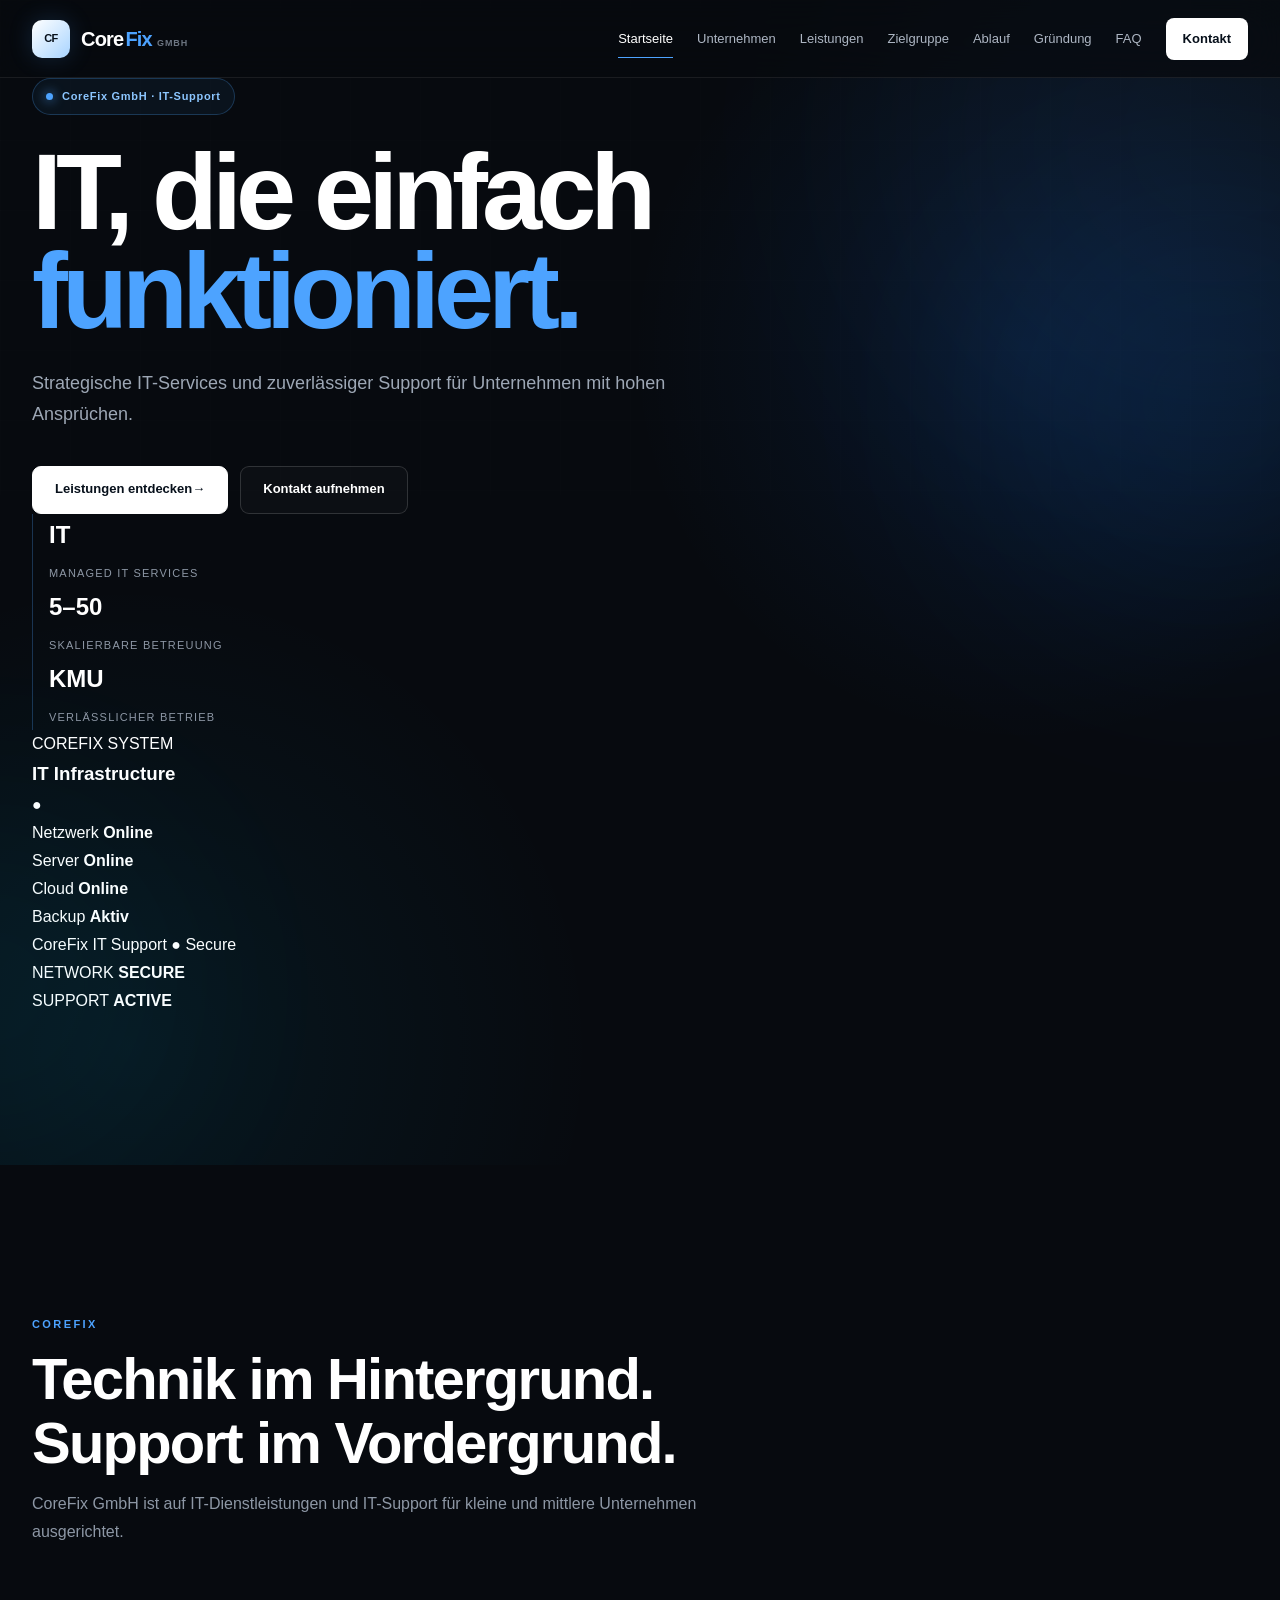
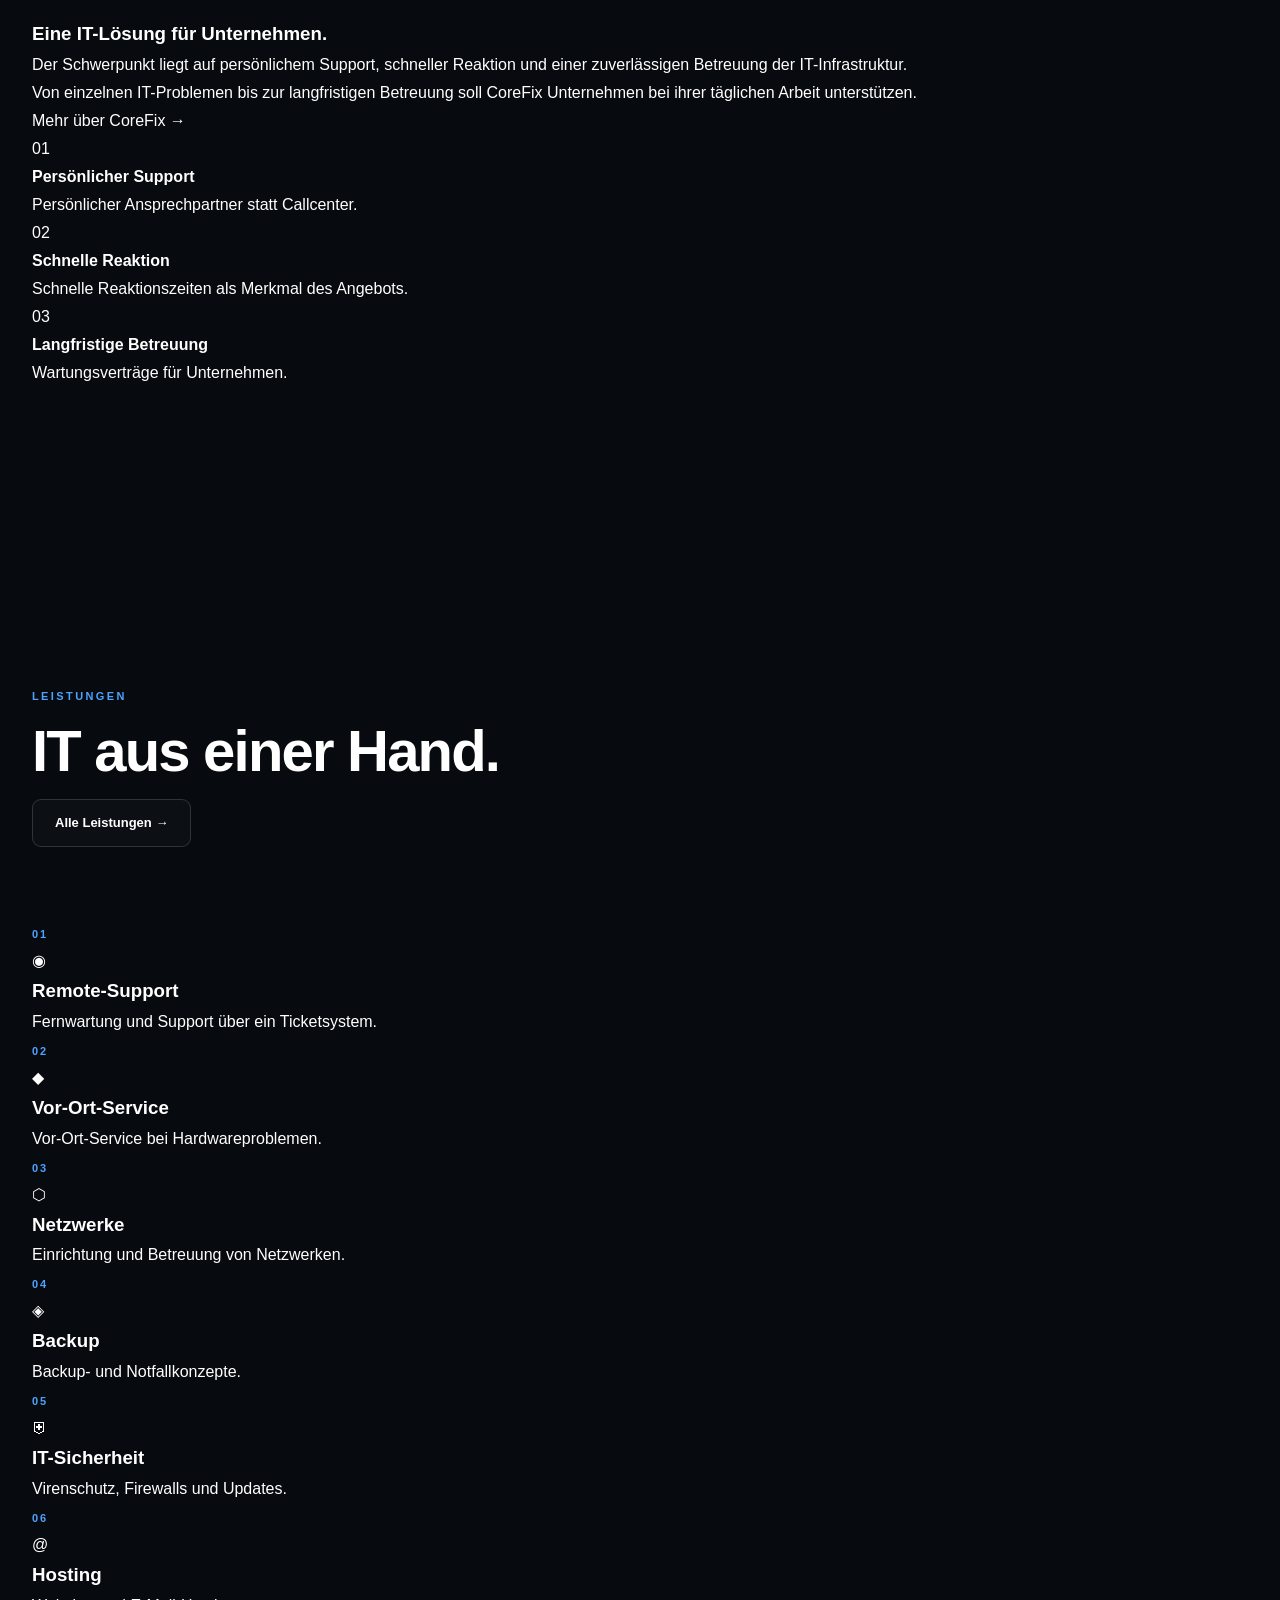
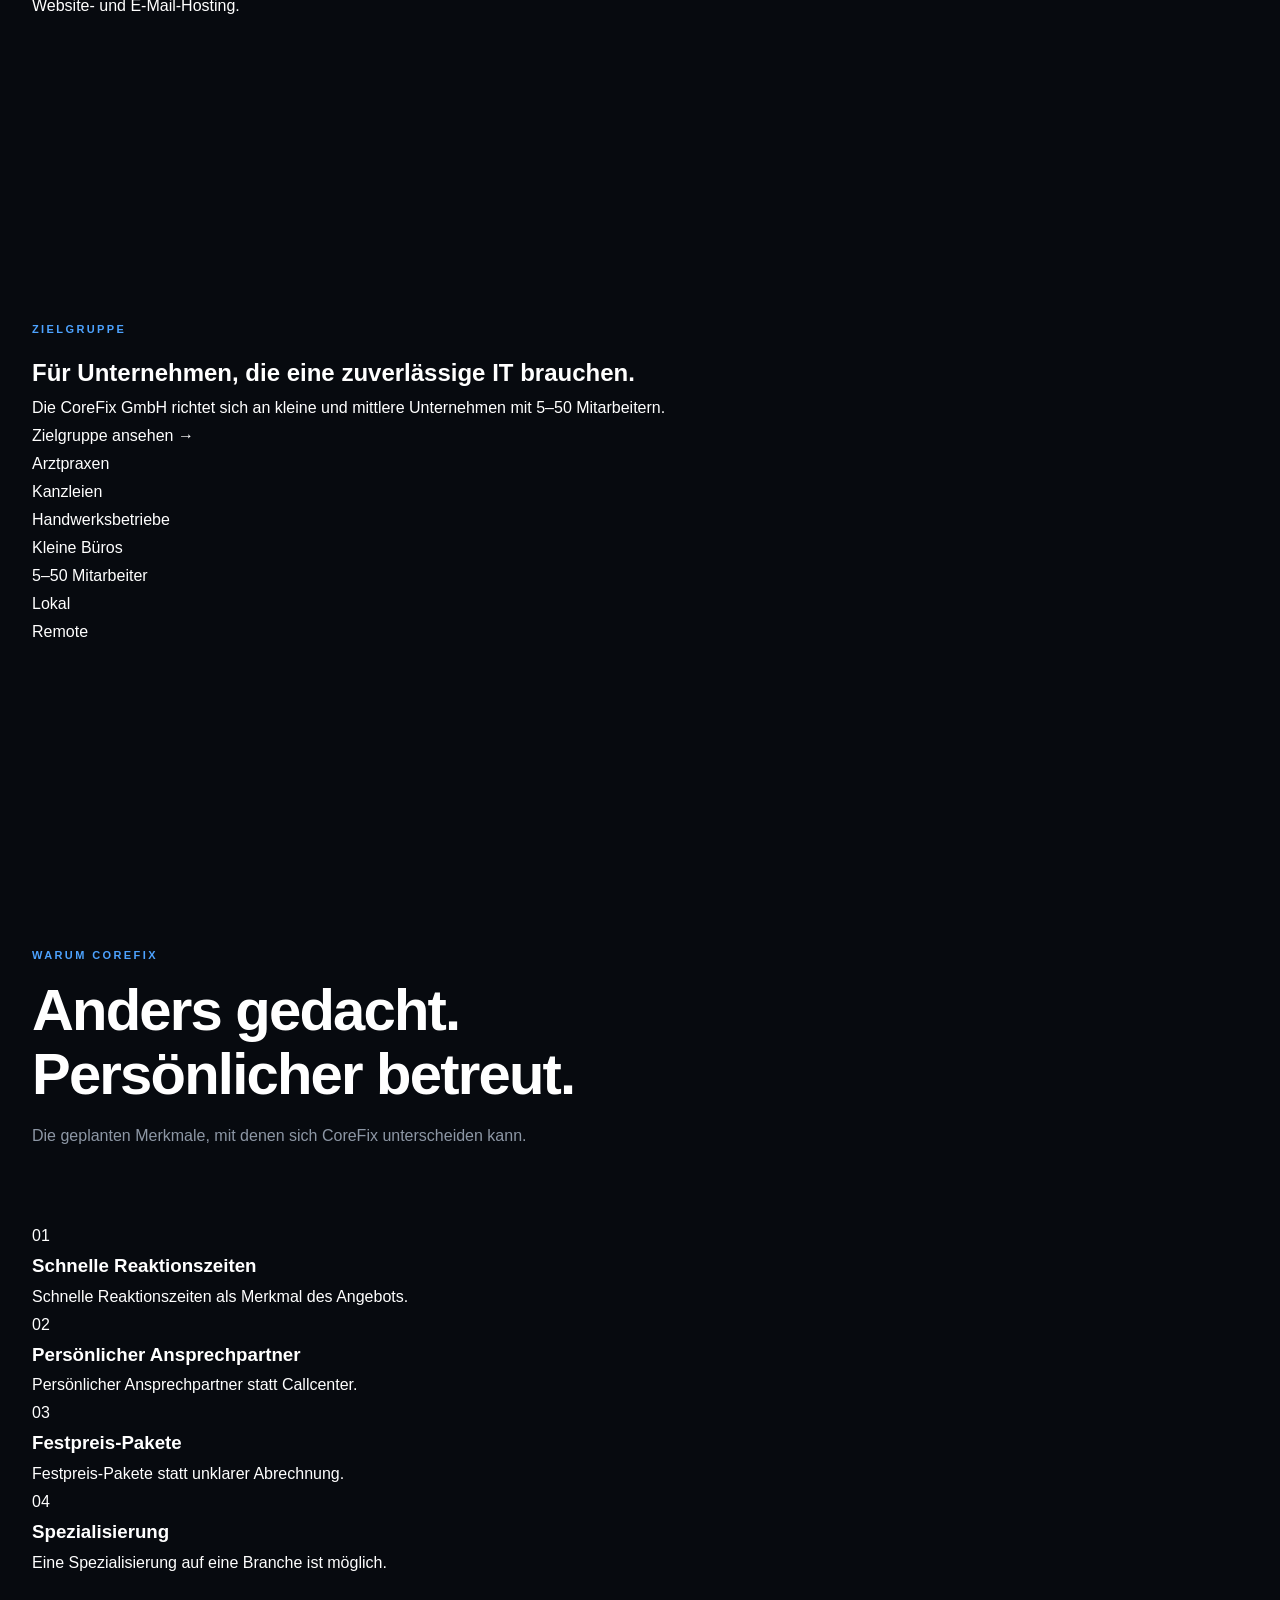
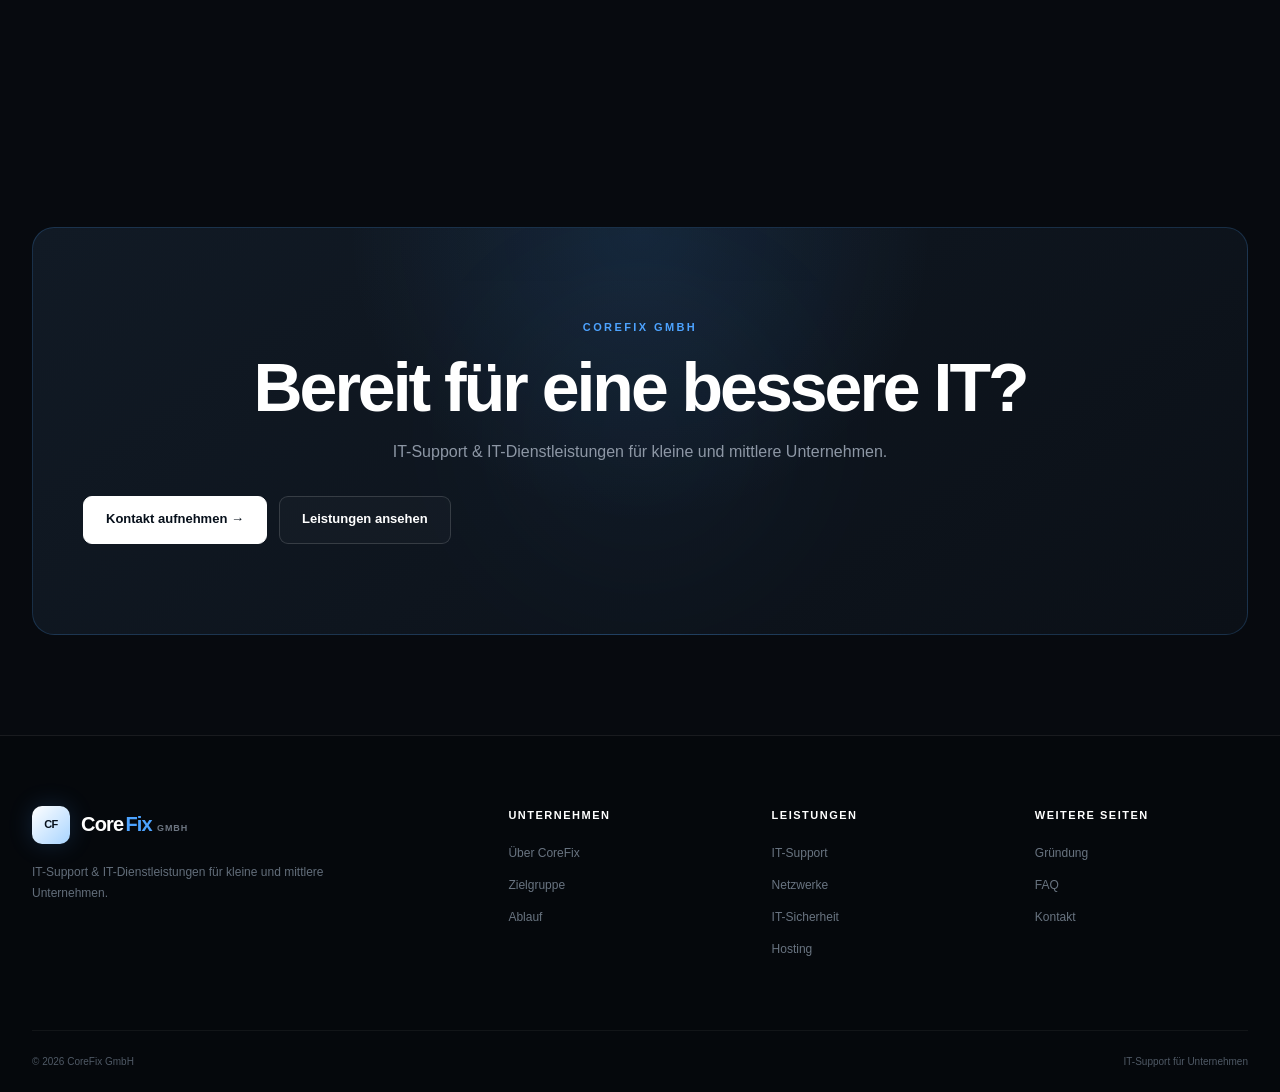
==== index.html @ 8ef75160 "Refine enterprise website copy and spacing" ====
<!DOCTYPE html>
<html lang="de">

<head>

    <meta charset="UTF-8">
    <meta name="viewport" content="width=device-width, initial-scale=1.0">

    <title>CoreFix GmbH | IT-Support für Unternehmen</title>

    <meta
        name="description"
        content="CoreFix GmbH – IT-Support und IT-Dienstleistungen für kleine und mittlere Unternehmen."
    >

    <link rel="stylesheet" href="css/style.css">

</head>


<body>


<!-- =====================================================
     HEADER
===================================================== -->

<header class="header" id="header">

    <div class="container nav-container">


        <!-- LOGO -->

        <a href="index.html" class="logo">

            <div class="logo-icon">
                CF
            </div>

            <div class="logo-text">
                Core<span>Fix</span>
                <small>GmbH</small>
            </div>

        </a>


        <!-- DESKTOP NAVIGATION -->

        <nav class="navigation" id="navigation">

            <a href="index.html" class="active">
                Startseite
            </a>

            <a href="unternehmen.html">
                Unternehmen
            </a>

            <a href="leistungen.html">
                Leistungen
            </a>

            <a href="zielgruppe.html">
                Zielgruppe
            </a>

            <a href="prozess.html">
                Ablauf
            </a>

            <a href="gruendung.html">
                Gründung
            </a>

            <a href="faq.html">
                FAQ
            </a>

            <a
                href="kontakt.html"
                class="nav-button">

                Kontakt

            </a>

        </nav>


        <!-- MOBILE BUTTON -->

        <button
            class="menu-button"
            id="menuButton"
            aria-label="Navigation öffnen">

            <span></span>
            <span></span>
            <span></span>

        </button>

    </div>

</header>



<!-- =====================================================
     HERO
===================================================== -->

<main>


<section class="hero">

    <!-- Hintergrund -->

    <div class="hero-grid"></div>

    <div class="hero-glow hero-glow-one"></div>

    <div class="hero-glow hero-glow-two"></div>


    <div class="container hero-container">


        <div class="hero-content">


            <!-- BADGE -->

            <div class="hero-badge">

                <span class="status-dot"></span>

                CoreFix GmbH · IT-Support

            </div>


            <!-- HEADLINE -->

            <h1>

                IT, die einfach

                <span>
                    funktioniert.
                </span>

            </h1>


            <!-- TEXT -->

            <p class="hero-text">

                Strategische IT-Services und zuverlässiger Support
                für Unternehmen mit hohen Ansprüchen.

            </p>


            <!-- BUTTONS -->

            <div class="hero-buttons">

                <a
                    href="leistungen.html"
                    class="button button-primary">

                    Leistungen entdecken

                    <span>→</span>

                </a>


                <a
                    href="kontakt.html"
                    class="button button-secondary">

                    Kontakt aufnehmen

                </a>

            </div>


            <!-- STATS -->

            <div class="hero-stats">


                <div class="hero-stat">

                    <strong>
                        IT
                    </strong>

                    <span>
                        Managed IT Services
                    </span>

                </div>


                <div class="hero-stat">

                    <strong>
                        5–50
                    </strong>

                    <span>
                        Skalierbare Betreuung
                    </span>

                </div>


                <div class="hero-stat">

                    <strong>
                        KMU
                    </strong>

                    <span>
                        Verlässlicher Betrieb
                    </span>

                </div>


            </div>


        </div>


        <!-- HERO VISUAL -->

        <div class="hero-visual">


            <div class="system-card">


                <div class="system-top">

                    <div>

                        <span class="system-label">
                            COREFIX SYSTEM
                        </span>

                        <h3>
                            IT Infrastructure
                        </h3>

                    </div>

                    <div class="system-status">
                        ●
                    </div>

                </div>


                <div class="system-line"></div>


                <div class="system-row">

                    <span>
                        Netzwerk
                    </span>

                    <strong>
                        Online
                    </strong>

                </div>


                <div class="system-row">

                    <span>
                        Server
                    </span>

                    <strong>
                        Online
                    </strong>

                </div>


                <div class="system-row">

                    <span>
                        Cloud
                    </span>

                    <strong>
                        Online
                    </strong>

                </div>


                <div class="system-row">

                    <span>
                        Backup
                    </span>

                    <strong>
                        Aktiv
                    </strong>

                </div>


                <div class="system-line"></div>


                <div class="system-bottom">

                    <span>
                        CoreFix IT Support
                    </span>

                    <span>
                        ● Secure
                    </span>

                </div>


            </div>


            <div class="floating-card floating-one">

                <span>
                    NETWORK
                </span>

                <strong>
                    SECURE
                </strong>

            </div>


            <div class="floating-card floating-two">

                <span>
                    SUPPORT
                </span>

                <strong>
                    ACTIVE
                </strong>

            </div>


        </div>

    </div>

</section>



<!-- =====================================================
     UNTERNEHMEN INTRO
===================================================== -->

<section class="intro-section">


    <div class="container">


        <div class="section-heading">

            <span class="section-label">
                COREfix
            </span>

            <h2>
                Technik im Hintergrund.
                <span>Support im Vordergrund.</span>
            </h2>

            <p>
                CoreFix GmbH ist auf IT-Dienstleistungen
                und IT-Support für kleine und mittlere
                Unternehmen ausgerichtet.
            </p>

        </div>


        <div class="intro-grid">


            <div class="intro-content">

                <h3>
                    Eine IT-Lösung für Unternehmen.
                </h3>

                <p>
                    Der Schwerpunkt liegt auf persönlichem
                    Support, schneller Reaktion und einer
                    zuverlässigen Betreuung der IT-Infrastruktur.
                </p>

                <p>
                    Von einzelnen IT-Problemen bis zur
                    langfristigen Betreuung soll CoreFix
                    Unternehmen bei ihrer täglichen Arbeit
                    unterstützen.
                </p>


                <a
                    href="unternehmen.html"
                    class="text-link">

                    Mehr über CoreFix

                    <span>→</span>

                </a>

            </div>


            <div class="intro-points">


                <div class="intro-point">

                    <div class="point-number">
                        01
                    </div>

                    <div>

                        <h4>
                            Persönlicher Support
                        </h4>

                        <p>
                            Persönlicher Ansprechpartner
                            statt Callcenter.
                        </p>

                    </div>

                </div>


                <div class="intro-point">

                    <div class="point-number">
                        02
                    </div>

                    <div>

                        <h4>
                            Schnelle Reaktion
                        </h4>

                        <p>
                            Schnelle Reaktionszeiten
                            als Merkmal des Angebots.
                        </p>

                    </div>

                </div>


                <div class="intro-point">

                    <div class="point-number">
                        03
                    </div>

                    <div>

                        <h4>
                            Langfristige Betreuung
                        </h4>

                        <p>
                            Wartungsverträge für
                            Unternehmen.
                        </p>

                    </div>

                </div>


            </div>

        </div>

    </div>

</section>



<!-- =====================================================
     LEISTUNGEN PREVIEW
===================================================== -->

<section class="services-preview">


    <div class="container">


        <div class="section-heading split-heading">

            <div>

                <span class="section-label">
                    LEISTUNGEN
                </span>

                <h2>
                    IT aus einer Hand.
                </h2>

            </div>


            <a
                href="leistungen.html"
                class="button button-secondary">

                Alle Leistungen →

            </a>

        </div>


        <div class="service-preview-grid">


            <article class="service-preview-card">

                <span class="service-number">
                    01
                </span>

                <div class="service-icon">
                    ◉
                </div>

                <h3>
                    Remote-Support
                </h3>

                <p>
                    Fernwartung und Support
                    über ein Ticketsystem.
                </p>

            </article>


            <article class="service-preview-card">

                <span class="service-number">
                    02
                </span>

                <div class="service-icon">
                    ◆
                </div>

                <h3>
                    Vor-Ort-Service
                </h3>

                <p>
                    Vor-Ort-Service bei
                    Hardwareproblemen.
                </p>

            </article>


            <article class="service-preview-card">

                <span class="service-number">
                    03
                </span>

                <div class="service-icon">
                    ⬡
                </div>

                <h3>
                    Netzwerke
                </h3>

                <p>
                    Einrichtung und Betreuung
                    von Netzwerken.
                </p>

            </article>


            <article class="service-preview-card">

                <span class="service-number">
                    04
                </span>

                <div class="service-icon">
                    ◈
                </div>

                <h3>
                    Backup
                </h3>

                <p>
                    Backup- und
                    Notfallkonzepte.
                </p>

            </article>


            <article class="service-preview-card">

                <span class="service-number">
                    05
                </span>

                <div class="service-icon">
                    ⛨
                </div>

                <h3>
                    IT-Sicherheit
                </h3>

                <p>
                    Virenschutz, Firewalls
                    und Updates.
                </p>

            </article>


            <article class="service-preview-card">

                <span class="service-number">
                    06
                </span>

                <div class="service-icon">
                    @
                </div>

                <h3>
                    Hosting
                </h3>

                <p>
                    Website- und
                    E-Mail-Hosting.
                </p>

            </article>


        </div>

    </div>

</section>



<!-- =====================================================
     ZIELGRUPPE PREVIEW
===================================================== -->

<section class="target-preview">


    <div class="container">


        <div class="target-preview-grid">


            <div class="target-preview-content">

                <span class="section-label">
                    ZIELGRUPPE
                </span>

                <h2>
                    Für Unternehmen,
                    die eine zuverlässige
                    IT brauchen.
                </h2>

                <p>
                    Die CoreFix GmbH richtet sich
                    an kleine und mittlere Unternehmen
                    mit 5–50 Mitarbeitern.
                </p>

                <a
                    href="zielgruppe.html"
                    class="text-link">

                    Zielgruppe ansehen →

                </a>

            </div>


            <div class="target-tags">


                <div class="target-tag">
                    Arztpraxen
                </div>

                <div class="target-tag">
                    Kanzleien
                </div>

                <div class="target-tag">
                    Handwerksbetriebe
                </div>

                <div class="target-tag">
                    Kleine Büros
                </div>

                <div class="target-tag">
                    5–50 Mitarbeiter
                </div>

                <div class="target-tag">
                    Lokal
                </div>

                <div class="target-tag">
                    Remote
                </div>


            </div>

        </div>

    </div>

</section>



<!-- =====================================================
     VORTEILE
===================================================== -->

<section class="advantages-section">


    <div class="container">


        <div class="section-heading">

            <span class="section-label">
                WARUM COREFIX
            </span>

            <h2>
                Anders gedacht.
                <span>Persönlicher betreut.</span>
            </h2>

            <p>
                Die geplanten Merkmale,
                mit denen sich CoreFix
                unterscheiden kann.
            </p>

        </div>


        <div class="advantages-grid">


            <div class="advantage-card">

                <span>
                    01
                </span>

                <h3>
                    Schnelle Reaktionszeiten
                </h3>

                <p>
                    Schnelle Reaktionszeiten
                    als Merkmal des Angebots.
                </p>

            </div>


            <div class="advantage-card">

                <span>
                    02
                </span>

                <h3>
                    Persönlicher Ansprechpartner
                </h3>

                <p>
                    Persönlicher Ansprechpartner
                    statt Callcenter.
                </p>

            </div>


            <div class="advantage-card">

                <span>
                    03
                </span>

                <h3>
                    Festpreis-Pakete
                </h3>

                <p>
                    Festpreis-Pakete statt
                    unklarer Abrechnung.
                </p>

            </div>


            <div class="advantage-card">

                <span>
                    04
                </span>

                <h3>
                    Spezialisierung
                </h3>

                <p>
                    Eine Spezialisierung auf
                    eine Branche ist möglich.
                </p>

            </div>


        </div>

    </div>

</section>



<!-- =====================================================
     CTA
===================================================== -->

<section class="cta-section">


    <div class="container">


        <div class="cta-box">


            <div class="cta-glow"></div>


            <div class="cta-content">

                <span class="section-label">
                    COREFIX GMBH
                </span>

                <h2>
                    Bereit für eine
                    bessere IT?
                </h2>

                <p>
                    IT-Support & IT-Dienstleistungen
                    für kleine und mittlere Unternehmen.
                </p>


                <div class="hero-buttons">

                    <a
                        href="kontakt.html"
                        class="button button-primary">

                        Kontakt aufnehmen →

                    </a>


                    <a
                        href="leistungen.html"
                        class="button button-secondary">

                        Leistungen ansehen

                    </a>

                </div>

            </div>


        </div>

    </div>

</section>


</main>



<!-- =====================================================
     FOOTER
===================================================== -->

<footer>


    <div class="container">


        <div class="footer-main">


            <div class="footer-brand">


                <a
                    href="index.html"
                    class="logo">

                    <div class="logo-icon">
                        CF
                    </div>

                    <div class="logo-text">
                        Core<span>Fix</span>
                        <small>GmbH</small>
                    </div>

                </a>


                <p>
                    IT-Support & IT-Dienstleistungen
                    für kleine und mittlere Unternehmen.
                </p>

            </div>



            <div class="footer-column">

                <h4>
                    Unternehmen
                </h4>

                <a href="unternehmen.html">
                    Über CoreFix
                </a>

                <a href="zielgruppe.html">
                    Zielgruppe
                </a>

                <a href="prozess.html">
                    Ablauf
                </a>

            </div>



            <div class="footer-column">

                <h4>
                    Leistungen
                </h4>

                <a href="leistungen.html">
                    IT-Support
                </a>

                <a href="leistungen.html">
                    Netzwerke
                </a>

                <a href="leistungen.html">
                    IT-Sicherheit
                </a>

                <a href="leistungen.html">
                    Hosting
                </a>

            </div>



            <div class="footer-column">

                <h4>
                    Weitere Seiten
                </h4>

                <a href="gruendung.html">
                    Gründung
                </a>

                <a href="faq.html">
                    FAQ
                </a>

                <a href="kontakt.html">
                    Kontakt
                </a>

            </div>


        </div>


        <div class="footer-bottom">


            <span>
                © <span id="year"></span>
                CoreFix GmbH
            </span>


            <span>
                IT-Support für Unternehmen
            </span>


        </div>

    </div>

</footer>



<!-- =====================================================
     BACK TO TOP
===================================================== -->

<button
    id="topButton"
    aria-label="Nach oben">

    ↑

</button>



<script src="js/script.js"></script>

</body>

</html>
---- css/style.css ----
/* =========================================================
   COREFIX GMBH
   GLOBAL STYLE
========================================================= */


/* =========================================================
   RESET
========================================================= */

* {
    margin: 0;
    padding: 0;
    box-sizing: border-box;
    scroll-behavior: smooth;
}


html {
    scroll-behavior: smooth;
}


body {
    font-family:
        Inter,
        Arial,
        Helvetica,
        sans-serif;

    background: #070a0f;
    color: #ffffff;

    line-height: 1.6;

    overflow-x: hidden;
}


body::selection {
    background: #4da3ff;
    color: #ffffff;
}


img {
    max-width: 100%;
    display: block;
}


button,
input,
textarea,
select {
    font: inherit;
}


button {
    cursor: pointer;
}


a {
    color: inherit;
    text-decoration: none;
}


ul {
    list-style: none;
}


.container {
    width: min(1180px, 90%);
    margin: 0 auto;
}


/* =========================================================
   VARIABLES
========================================================= */

:root {

    --bg: #070a0f;

    --bg-secondary: #0b1017;

    --bg-card: #101720;

    --bg-card-light: #131c27;

    --blue: #4da3ff;

    --blue-light: #78bbff;

    --blue-dark: #1479ff;

    --cyan: #00c8ff;

    --text: #ffffff;

    --text-light: #d5dbe3;

    --text-muted: #8d97a5;

    --text-dark: #68717e;

    --border: rgba(255,255,255,0.08);

    --border-blue: rgba(77,163,255,0.28);

    --radius: 16px;

    --transition: 0.25s ease;

}


/* =========================================================
   HEADER
========================================================= */

.header {

    position: fixed;

    top: 0;
    left: 0;

    width: 100%;

    height: 78px;

    z-index: 1000;

    background:
        rgba(7, 10, 15, 0.72);

    backdrop-filter:
        blur(18px);

    -webkit-backdrop-filter:
        blur(18px);

    border-bottom:
        1px solid var(--border);

    transition:
        background var(--transition),
        box-shadow var(--transition);

}


.header.scrolled {

    background:
        rgba(7, 10, 15, 0.94);

    box-shadow:
        0 15px 50px rgba(0,0,0,0.25);

}


.nav-container {

    height: 78px;

    display: flex;

    align-items: center;

    justify-content: space-between;

}


/* =========================================================
   LOGO
========================================================= */

.logo {

    display: flex;

    align-items: center;

    gap: 11px;

    flex-shrink: 0;

}


.logo-icon {

    width: 38px;
    height: 38px;

    display: flex;

    align-items: center;
    justify-content: center;

    border-radius: 10px;

    background:
        linear-gradient(
            135deg,
            #ffffff,
            #a8d4ff
        );

    color: #07101b;

    font-size: 11px;

    font-weight: 900;

    letter-spacing: -0.5px;

    box-shadow:
        0 0 25px rgba(77,163,255,0.18);

}


.logo-text {

    display: flex;

    align-items: baseline;

    gap: 2px;

    font-size: 20px;

    font-weight: 800;

    letter-spacing: -0.8px;

}


.logo-text span {

    color: var(--blue);

}


.logo-text small {

    margin-left: 3px;

    color: #6d7682;

    font-size: 9px;

    font-weight: 700;

    letter-spacing: 1px;

    text-transform: uppercase;

}


/* =========================================================
   NAVIGATION
========================================================= */

.navigation {

    display: flex;

    align-items: center;

    gap: 24px;

}


.navigation a {

    position: relative;

    color: #aeb7c4;

    font-size: 13px;

    font-weight: 500;

    transition:
        color var(--transition);

}


.navigation a:hover {

    color: #ffffff;

}


.navigation a::after {

    content: "";

    position: absolute;

    left: 0;
    bottom: -8px;

    width: 0;

    height: 1px;

    background: var(--blue);

    transition:
        width var(--transition);

}


.navigation a:hover::after,
.navigation a.active::after {

    width: 100%;

}


.navigation a.active {

    color: #ffffff;

}


.navigation .nav-button {

    padding: 10px 17px;

    border-radius: 8px;

    color: #07101b;

    background: #ffffff;

    font-weight: 700;

}


.navigation .nav-button::after {

    display: none;

}


.navigation .nav-button:hover {

    color: #07101b;

    background: #ddecff;

    transform: translateY(-1px);

}


/* =========================================================
   MOBILE MENU
========================================================= */

.menu-button {

    display: none;

    width: 42px;
    height: 42px;

    border: 1px solid var(--border);

    border-radius: 9px;

    background: rgba(255,255,255,0.03);

}


.menu-button span {

    display: block;

    width: 19px;
    height: 2px;

    margin: 4px auto;

    background: #ffffff;

    border-radius: 2px;

    transition:
        transform var(--transition),
        opacity var(--transition);

}


/* =========================================================
   GENERAL SECTIONS
========================================================= */

section {

    position: relative;

    padding: 120px 0;

}


.section-label {

    display: block;

    margin-bottom: 13px;

    color: var(--blue);

    font-size: 11px;

    font-weight: 800;

    letter-spacing: 2.4px;

    text-transform: uppercase;

}


.section-heading {

    max-width: 750px;

    margin-bottom: 60px;

}


.section-heading h2 {

    margin-bottom: 16px;

    font-size:
        clamp(34px, 5vw, 58px);

    line-height: 1;

    letter-spacing: -2.8px;

}


.section-heading p {

    max-width: 620px;

    color: var(--text-muted);

    font-size: 16px;

}


.large-text {

    color: var(--text-light);

    font-size: 20px;

    line-height: 1.65;

}


/* =========================================================
   BUTTONS
========================================================= */

.button {

    display: inline-flex;

    align-items: center;
    justify-content: center;

    min-height: 48px;

    padding: 0 22px;

    border-radius: 9px;

    font-size: 13px;

    font-weight: 700;

    transition:
        transform var(--transition),
        background var(--transition),
        border var(--transition);

}


.button:hover {

    transform: translateY(-2px);

}


.button-primary {

    background: #ffffff;

    color: #07101b;

    border: 1px solid #ffffff;

}


.button-primary:hover {

    background: #ddecff;

    border-color: #ddecff;

}


.button-secondary {

    color: #ffffff;

    border: 1px solid rgba(255,255,255,0.15);

    background: rgba(255,255,255,0.025);

}


.button-secondary:hover {

    background: rgba(255,255,255,0.08);

    border-color: rgba(255,255,255,0.28);

}


/* =========================================================
   HERO
========================================================= */

.hero,
.page-hero {

    min-height: 100vh;

    display: flex;

    align-items: center;

    overflow: hidden;

    padding-top: 78px;

    background:
        radial-gradient(
            circle at 80% 30%,
            rgba(20,121,255,0.11),
            transparent 30%
        ),

        radial-gradient(
            circle at 10% 90%,
            rgba(0,200,255,0.07),
            transparent 30%
        ),

        var(--bg);

}


.hero::before,
.page-hero::before {

    content: "";

    position: absolute;

    width: 650px;
    height: 650px;

    right: -250px;
    top: -180px;

    border-radius: 50%;

    background: var(--blue);

    opacity: 0.06;

    filter: blur(120px);

}


.hero-grid,
.page-hero .hero-grid {

    position: absolute;

    inset: 0;

    opacity: 0.23;

    background-image:
        linear-gradient(
            rgba(255,255,255,0.035) 1px,
            transparent 1px
        ),
        linear-gradient(
            90deg,
            rgba(255,255,255,0.035) 1px,
            transparent 1px
        );

    background-size: 70px 70px;

    mask-image:
        linear-gradient(
            to bottom,
            black,
            transparent 85%
        );

}


.hero-glow {

    position: absolute;

    border-radius: 50%;

    filter: blur(110px);

    pointer-events: none;

}


.hero-glow-one {

    width: 450px;
    height: 450px;

    right: -150px;
    top: 15%;

    background: #1479ff;

    opacity: 0.09;

}


.hero-glow-two {

    width: 350px;
    height: 350px;

    left: -180px;
    bottom: 0;

    background: #00c8ff;

    opacity: 0.06;

}


.hero-content {

    position: relative;

    z-index: 2;

    max-width: 900px;

}


.hero-badge {

    display: inline-flex;

    align-items: center;

    gap: 9px;

    margin-bottom: 28px;

    padding: 8px 13px;

    border:
        1px solid rgba(77,163,255,0.25);

    border-radius: 100px;

    color: #8cc6ff;

    background:
        rgba(77,163,255,0.06);

    font-size: 11px;

    font-weight: 700;

    letter-spacing: 0.7px;

}


.status-dot {

    width: 7px;
    height: 7px;

    border-radius: 50%;

    background: #4da3ff;

    box-shadow:
        0 0 12px #4da3ff;

}


.hero h1 {

    max-width: 950px;

    margin-bottom: 28px;

    font-size:
        clamp(58px, 9vw, 108px);

    line-height: 0.91;

    letter-spacing: -6px;

}


.hero h1 span,
.page-hero h1 span {

    color: var(--blue);

}


.hero p {

    max-width: 650px;

    margin-bottom: 35px;

    color: #9da7b5;

    font-size: 18px;

}


.hero-buttons {

    display: flex;

    align-items: center;

    gap: 12px;

    flex-wrap: wrap;

}


/* =========================================================
   PAGE HERO
========================================================= */

.page-hero {

    min-height: 620px;

}


.page-hero-container {

    position: relative;

    z-index: 2;

    display: flex;

    align-items: flex-end;

    justify-content: space-between;

    gap: 50px;

    padding-top: 100px;

}


.page-hero-content {

    max-width: 800px;

}


.page-hero h1 {

    margin-bottom: 25px;

    font-size:
        clamp(48px, 7vw, 88px);

    line-height: 0.94;

    letter-spacing: -5px;

}


.page-hero p {

    max-width: 650px;

    color: #9ca6b4;

    font-size: 18px;

}


.page-hero-number {

    display: flex;

    align-items: flex-end;

    gap: 15px;

    color: rgba(255,255,255,0.12);

    flex-shrink: 0;

}


.page-hero-number span {

    font-size: 72px;

    line-height: 1;

    font-weight: 900;

    letter-spacing: -5px;

}


.page-hero-number small {

    padding-bottom: 5px;

    color: #687381;

    font-size: 9px;

    font-weight: 700;

    letter-spacing: 2px;

    line-height: 1.5;

}


/* =========================================================
   HERO HOME
========================================================= */

.hero-home {

    position: relative;

}


.hero-home-content {

    max-width: 900px;

}


.hero-stat-row {

    display: flex;

    gap: 45px;

    margin-top: 70px;

}


.hero-stat {

    padding-left: 16px;

    border-left: 1px solid var(--border-blue);

}


.hero-stat strong {

    display: block;

    margin-bottom: 2px;

    font-size: 24px;

}


.hero-stat span {

    color: var(--text-muted);

    font-size: 11px;

    text-transform: uppercase;

    letter-spacing: 1.2px;

}


/* =========================================================
   SERVICES
========================================================= */

.services,
.business {

    background: var(--bg-secondary);

}


.service-grid {

    display: grid;

    grid-template-columns:
        repeat(4, 1fr);

    gap: 16px;

}


.service-card {

    position: relative;

    min-height: 230px;

    padding: 28px;

    overflow: hidden;

    border:
        1px solid var(--border);

    border-radius: var(--radius);

    background:
        linear-gradient(
            145deg,
            rgba(255,255,255,0.035),
            rgba(255,255,255,0.012)
        );

    transition:
        transform var(--transition),
        border var(--transition),
        background var(--transition);

}


.service-card::before {

    content: "";

    position: absolute;

    width: 130px;
    height: 130px;

    right: -80px;
    top: -80px;

    border-radius: 50%;

    background: var(--blue);

    opacity: 0;

    filter: blur(50px);

    transition:
        opacity var(--transition);

}


.service-card:hover {

    transform: translateY(-7px);

    border-color:
        rgba(77,163,255,0.35);

    background:
        linear-gradient(
            145deg,
            rgba(77,163,255,0.07),
            rgba(255,255,255,0.015)
        );

}


.service-card:hover::before {

    opacity: 0.2;

}


.service-number {

    margin-bottom: 45px;

    color: var(--blue);

    font-size: 11px;

    font-weight: 800;

    letter-spacing: 2px;

}


.service-card h3 {

    margin-bottom: 10px;

    font-size: 18px;

    line-height: 1.25;

}


.service-card p {

    color: var(--text-muted);

    font-size: 13px;

}


/* =========================================================
   TARGET GROUP
========================================================= */

.target-grid {

    display: grid;

    grid-template-columns:
        repeat(2, 1fr);

    gap: 18px;

}


.target-box {

    padding: 38px;

    border:
        1px solid var(--border);

    border-radius: var(--radius);

    background: #0d131b;

}


.target-box h3 {

    margin-bottom: 24px;

    font-size: 24px;

}


.target-list li {

    padding: 14px 0;

    color: #9ca6b3;

    border-bottom:
        1px solid rgba(255,255,255,0.055);

}


.target-list li:last-child {

    border-bottom: none;

}


.target-list li::before {

    content: "✓";

    margin-right: 12px;

    color: var(--blue);

    font-weight: 800;

}


/* =========================================================
   BUSINESS
========================================================= */

.business-grid {

    display: grid;

    grid-template-columns:
        repeat(3, 1fr);

    gap: 17px;

}


.business-card {

    padding: 34px;

    border:
        1px solid var(--border);

    border-radius: var(--radius);

    background: var(--bg-card);

}


.business-card h3 {

    margin-bottom: 25px;

    font-size: 20px;

}


.business-card li {

    padding: 11px 0;

    color: #9ca5b2;

    border-bottom:
        1px solid rgba(255,255,255,0.055);

}


.business-card li:last-child {

    border-bottom: none;

}


.business-card li::before {

    content: "→";

    margin-right: 10px;

    color: var(--blue);

}


/* =========================================================
   ADVANTAGES
========================================================= */

.advantages {

    display: grid;

    grid-template-columns:
        repeat(4, 1fr);

    gap: 15px;

}


.advantage {

    min-height: 180px;

    padding: 28px;

    border:
        1px solid var(--border);

    border-radius: var(--radius);

    background:
        rgba(255,255,255,0.015);

}


.advantage strong {

    display: block;

    margin-bottom: 12px;

    font-size: 16px;

}


.advantage p {

    color: var(--text-muted);

    font-size: 13px;

}


/* =========================================================
   FOUNDING
========================================================= */

.founding-intro {

    background: var(--bg-secondary);

}


.founding-intro-grid {

    display: grid;

    grid-template-columns:
        1fr 1fr;

    gap: 100px;

}


.founding-intro h2 {

    max-width: 600px;

    font-size:
        clamp(38px, 5vw, 62px);

    line-height: 1;

    letter-spacing: -3px;

}


.founding-intro-grid > div:last-child {

    padding-top: 35px;

}


.founding-intro-grid p + p {

    margin-top: 18px;

    color: var(--text-muted);

}


.founding-progress-section {

    padding-top: 60px;

    background: var(--bg-secondary);

}


.founding-progress-box {

    padding: 35px;

    border:
        1px solid var(--border);

    border-radius: var(--radius);

    background: #0d131b;

}


.founding-progress-top {

    display: flex;

    align-items: center;

    justify-content: space-between;

}


.founding-progress-top h2 {

    font-size: 32px;

}


.progress-counter {

    font-size: 32px;

    font-weight: 800;

    color: var(--blue);

}


.progress-counter span {

    margin-left: 5px;

    color: var(--text-muted);

    font-size: 11px;

    font-weight: 500;

}


.progress-line {

    height: 3px;

    margin: 35px 0 15px;

    overflow: hidden;

    background:
        rgba(255,255,255,0.08);

}


.progress-active {

    display: block;

    width: 100%;

    height: 100%;

    background:
        linear-gradient(
            90deg,
            #1479ff,
            #4da3ff,
            #00c8ff
        );

}


.progress-labels {

    display: flex;

    justify-content: space-between;

    gap: 10px;

}


.progress-labels span {

    color: #687381;

    font-size: 9px;

    text-transform: uppercase;

    letter-spacing: 0.5px;

}


.founding-grid-large {

    display: grid;

    grid-template-columns:
        repeat(3, 1fr);

    gap: 17px;

}


.founding-large-card {

    position: relative;

    padding: 30px;

    border:
        1px solid var(--border);

    border-radius: var(--radius);

    background: var(--bg-card);

    transition:
        transform var(--transition),
        border var(--transition);

}


.founding-large-card:hover {

    transform: translateY(-5px);

    border-color:
        rgba(77,163,255,0.28);

}


.founding-large-card.featured {

    background:
        linear-gradient(
            145deg,
            rgba(77,163,255,0.09),
            #101720
        );

    border-color:
        rgba(77,163,255,0.25);

}


.founding-card-header {

    display: flex;

    align-items: center;

    justify-content: space-between;

    margin-bottom: 35px;

}


.founding-card-header > span {

    color: var(--blue);

    font-size: 11px;

    font-weight: 800;

    letter-spacing: 2px;

}


.founding-card-icon {

    width: 36px;
    height: 36px;

    display: flex;

    align-items: center;
    justify-content: center;

    border:
        1px solid rgba(77,163,255,0.2);

    border-radius: 9px;

    color: var(--blue);

    background:
        rgba(77,163,255,0.06);

}


.founding-large-card h3 {

    margin-bottom: 9px;

    font-size: 21px;

}


.founding-large-card > p {

    min-height: 52px;

    margin-bottom: 20px;

    color: var(--text-muted);

    font-size: 13px;

}


.founding-large-card li {

    position: relative;

    padding: 9px 0 9px 18px;

    color: #9ca6b3;

    font-size: 13px;

    border-top:
        1px solid rgba(255,255,255,0.045);

}


.founding-large-card li::before {

    content: "";

    position: absolute;

    left: 0;
    top: 17px;

    width: 5px;
    height: 5px;

    border-radius: 50%;

    background: var(--blue);

}


/* =========================================================
   CAPITAL
========================================================= */

.capital-section {

    background: var(--bg-secondary);

}


.capital-box {

    display: grid;

    grid-template-columns:
        1fr 1fr;

    align-items: center;

    min-height: 390px;

    padding: 60px;

    overflow: hidden;

    border:
        1px solid rgba(77,163,255,0.18);

    border-radius: 20px;

    background:
        radial-gradient(
            circle at 80% 50%,
            rgba(20,121,255,0.12),
            transparent 30%
        ),

        #0d141d;

}


.capital-content h2 {

    margin-bottom: 15px;

    font-size:
        clamp(60px, 8vw, 105px);

    line-height: 0.9;

    letter-spacing: -6px;

}


.capital-content p {

    max-width: 450px;

    color: var(--text-muted);

}


.capital-visual {

    position: relative;

    display: flex;

    align-items: center;

    justify-content: center;

    min-height: 250px;

}


.capital-circle {

    width: 180px;
    height: 180px;

    display: flex;

    align-items: center;
    justify-content: center;

    border:
        1px solid rgba(77,163,255,0.35);

    border-radius: 50%;

    background:
        radial-gradient(
            circle,
            rgba(77,163,255,0.15),
            rgba(77,163,255,0.02) 60%
        );

    box-shadow:
        0 0 80px rgba(77,163,255,0.1);

}


.capital-circle span {

    color: var(--blue);

    font-size: 60px;

    font-weight: 800;

}


.capital-lines {

    position: absolute;

    display: flex;

    flex-direction: column;

    gap: 8px;

    right: 10%;

}


.capital-lines span {

    display: block;

    width: 80px;

    height: 1px;

    background:
        rgba(77,163,255,0.25);

}


/* =========================================================
   EQUIPMENT
========================================================= */

.equipment-grid {

    display: grid;

    grid-template-columns:
        repeat(4, 1fr);

    gap: 12px;

}


.equipment-item {

    min-height: 140px;

    padding: 24px;

    border:
        1px solid var(--border);

    border-radius: 12px;

    background:
        rgba(255,255,255,0.015);

    transition:
        transform var(--transition),
        border var(--transition);

}


.equipment-item:hover {

    transform: translateY(-4px);

    border-color:
        rgba(77,163,255,0.3);

}


.equipment-item span {

    display: block;

    margin-bottom: 25px;

    color: var(--blue);

    font-size: 10px;

    font-weight: 800;

    letter-spacing: 1.5px;

}


.equipment-item h3 {

    font-size: 15px;

    line-height: 1.3;

}


/* =========================================================
   ROADMAP
========================================================= */

.founding-roadmap {

    background: var(--bg-secondary);

}


.roadmap-box {

    display: grid;

    grid-template-columns:
        0.8fr 1.2fr;

    gap: 80px;

    padding: 60px;

    border:
        1px solid var(--border);

    border-radius: 20px;

    background: #0c1219;

}


.roadmap-title h2 {

    max-width: 420px;

    font-size:
        clamp(40px, 5vw, 62px);

    line-height: 0.98;

    letter-spacing: -3px;

}


.roadmap-list {

    border-left:
        1px solid rgba(255,255,255,0.08);

}


.roadmap-item {

    display: grid;

    grid-template-columns: 50px 1fr;

    gap: 18px;

    padding: 0 0 30px 25px;

}


.roadmap-item:last-child {

    padding-bottom: 0;

}


.roadmap-item > span {

    color: var(--blue);

    font-size: 10px;

    font-weight: 800;

    letter-spacing: 1px;

}


.roadmap-item strong {

    display: block;

    margin-bottom: 5px;

    font-size: 16px;

}


.roadmap-item p {

    color: var(--text-muted);

    font-size: 13px;

}


/* =========================================================
   PROCESS
========================================================= */

.process-intro {

    background: var(--bg-secondary);

}


.process-intro-grid {

    display: grid;

    grid-template-columns:
        1fr 1fr;

    gap: 100px;

}


.process-intro h2 {

    max-width: 500px;

    font-size:
        clamp(40px, 5vw, 65px);

    line-height: 0.95;

    letter-spacing: -3px;

}


.process-intro-grid > div:last-child {

    padding-top: 30px;

}


.process-intro-grid > div:last-child p + p {

    margin-top: 18px;

    color: var(--text-muted);

}


.process-timeline {

    max-width: 900px;

}


.process-step {

    position: relative;

    display: grid;

    grid-template-columns: 70px 1px 1fr;

    gap: 25px;

}


.process-step-number {

    width: 50px;
    height: 50px;

    display: flex;

    align-items: center;
    justify-content: center;

    border:
        1px solid rgba(77,163,255,0.25);

    border-radius: 50%;

    color: var(--blue);

    background:
        rgba(77,163,255,0.05);

    font-size: 11px;

    font-weight: 800;

}


.process-line {

    width: 1px;

    min-height: 180px;

    background:
        linear-gradient(
            to bottom,
            rgba(77,163,255,0.5),
            rgba(255,255,255,0.05)
        );

}


.process-line-last {

    background:
        linear-gradient(
            to bottom,
            rgba(77,163,255,0.5),
            transparent
        );

}


.process-step-content {

    padding-bottom: 65px;

}


.process-label {

    color: var(--blue);

    font-size: 9px;

    font-weight: 800;

    letter-spacing: 2px;

}


.process-step-content h3 {

    margin: 9px 0;

    font-size: 26px;

}


.process-step-content p {

    max-width: 570px;

    color: var(--text-muted);

}


.process-tags {

    display: flex;

    gap: 7px;

    margin-top: 18px;

}


.process-tags span {

    padding: 5px 9px;

    border:
        1px solid var(--border);

    border-radius: 5px;

    color: #7e8997;

    font-size: 9px;

    text-transform: uppercase;

    letter-spacing: 0.7px;

}


/* =========================================================
   SUPPORT METHOD
========================================================= */

.support-method-section {

    background: var(--bg-secondary);

}


.support-method-grid {

    display: grid;

    grid-template-columns:
        repeat(2, 1fr);

    gap: 18px;

}


.support-method-card {

    position: relative;

    padding: 40px;

    overflow: hidden;

    border:
        1px solid var(--border);

    border-radius: 18px;

    background: #0d141c;

}


.support-method-top {

    display: flex;

    align-items: center;

    justify-content: space-between;

    margin-bottom: 45px;

}


.support-method-top > span {

    color: var(--blue);

    font-size: 11px;

    font-weight: 800;

    letter-spacing: 2px;

}


.support-method-icon {

    width: 48px;
    height: 48px;

    display: flex;

    align-items: center;
    justify-content: center;

    border:
        1px solid rgba(77,163,255,0.2);

    border-radius: 12px;

    color: var(--blue);

    background:
        rgba(77,163,255,0.05);

}


.support-method-card h3 {

    margin-bottom: 10px;

    font-size: 26px;

}


.support-method-card > p {

    margin-bottom: 25px;

    color: var(--text-muted);

}


.support-method-card li {

    padding: 10px 0;

    color: #929daa;

    border-top:
        1px solid rgba(255,255,255,0.05);

}


.support-method-card li::before {

    content: "✓";

    margin-right: 10px;

    color: var(--blue);

}


/* =========================================================
   EMERGENCY
========================================================= */

.emergency-section {

    padding-top: 50px;

}


.emergency-box {

    display: flex;

    align-items: center;

    justify-content: space-between;

    gap: 50px;

    padding: 55px;

    border:
        1px solid rgba(77,163,255,0.2);

    border-radius: 20px;

    background:
        radial-gradient(
            circle at 85% 50%,
            rgba(20,121,255,0.13),
            transparent 30%
        ),

        #0d141c;

}


.emergency-content h2 {

    margin-bottom: 12px;

    font-size:
        clamp(35px, 5vw, 56px);

    line-height: 0.95;

    letter-spacing: -2px;

}


.emergency-content p {

    max-width: 550px;

    margin-bottom: 25px;

    color: var(--text-muted);

}


.emergency-status {

    display: flex;

    align-items: center;

    gap: 15px;

}


.emergency-circle {

    width: 72px;
    height: 72px;

    display: flex;

    align-items: center;
    justify-content: center;

    border:
        1px solid rgba(77,163,255,0.35);

    border-radius: 50%;

    background:
        rgba(77,163,255,0.07);

}


.emergency-circle span {

    color: var(--blue);

    font-size: 28px;

    font-weight: 800;

}


.emergency-status strong {

    display: block;

    margin-bottom: 2px;

    font-size: 11px;

    letter-spacing: 1px;

}


.emergency-status span {

    color: var(--text-muted);

    font-size: 11px;

}


/* =========================================================
   CARE
========================================================= */

.process-care-section {

    background: var(--bg-secondary);

}


.process-care-grid {

    display: grid;

    grid-template-columns:
        0.8fr 1.2fr;

    gap: 100px;

}


.process-care-title h2 {

    max-width: 500px;

    margin-bottom: 20px;

    font-size:
        clamp(40px, 5vw, 65px);

    line-height: 0.95;

    letter-spacing: -3px;

}


.process-care-title p {

    max-width: 450px;

    color: var(--text-muted);

}


.care-list {

    border-top:
        1px solid var(--border);

}


.care-item {

    display: grid;

    grid-template-columns: 55px 1fr;

    gap: 20px;

    padding: 23px 0;

    border-bottom:
        1px solid var(--border);

}


.care-item > span {

    color: var(--blue);

    font-size: 10px;

    font-weight: 800;

}


.care-item h3 {

    margin-bottom: 5px;

    font-size: 17px;

}


.care-item p {

    color: var(--text-muted);

    font-size: 13px;

}


/* =========================================================
   CONTACT
========================================================= */

.contact-section {

    background: var(--bg-secondary);

}


.contact-grid {

    display: grid;

    grid-template-columns:
        0.75fr 1.25fr;

    gap: 30px;

    align-items: start;

}


.contact-info {

    display: flex;

    flex-direction: column;

    gap: 12px;

}


.contact-info-card {

    display: flex;

    gap: 18px;

    padding: 24px;

    border:
        1px solid var(--border);

    border-radius: 14px;

    background: #0d141c;

}


.contact-icon {

    width: 44px;
    height: 44px;

    display: flex;

    align-items: center;
    justify-content: center;

    flex-shrink: 0;

    border:
        1px solid rgba(77,163,255,0.2);

    border-radius: 10px;

    color: var(--blue);

    background:
        rgba(77,163,255,0.05);

    font-weight: 800;

}


.contact-info-card > div:last-child > span {

    color: var(--blue);

    font-size: 9px;

    font-weight: 800;

    letter-spacing: 1.5px;

}


.contact-info-card h3 {

    margin: 3px 0 5px;

    font-size: 17px;

}


.contact-info-card p {

    margin-bottom: 8px;

    color: var(--text-muted);

    font-size: 12px;

}


.contact-info-card a {

    color: #a9d2ff;

    font-size: 12px;

    font-weight: 700;

}


.contact-form-wrapper {

    padding: 40px;

    border:
        1px solid var(--border);

    border-radius: 18px;

    background: #0d141c;

}


.form-header {

    margin-bottom: 30px;

}


.form-header h3 {

    margin-bottom: 7px;

    font-size: 30px;

    letter-spacing: -1px;

}


.form-header p {

    color: var(--text-muted);

    font-size: 13px;

}


.form-row {

    display: grid;

    grid-template-columns:
        repeat(2, 1fr);

    gap: 15px;

}


.form-group {

    display: flex;

    flex-direction: column;

    margin-bottom: 17px;

}


.form-group label {

    margin-bottom: 7px;

    color: #b6bec9;

    font-size: 11px;

    font-weight: 700;

}


.form-group input,
.form-group textarea,
.form-group select {

    width: 100%;

    padding: 13px 14px;

    outline: none;

    border:
        1px solid rgba(255,255,255,0.1);

    border-radius: 8px;

    color: #ffffff;

    background: #080d13;

    font-size: 13px;

    transition:
        border var(--transition),
        box-shadow var(--transition);

}


.form-group textarea {

    min-height: 140px;

    resize: vertical;

}


.form-group select {

    cursor: pointer;

}


.form-group input::placeholder,
.form-group textarea::placeholder {

    color: #505a66;

}


.form-group input:focus,
.form-group textarea:focus,
.form-group select:focus {

    border-color:
        rgba(77,163,255,0.55);

    box-shadow:
        0 0 0 3px rgba(77,163,255,0.06);

}


.checkbox-wrapper {

    display: flex;

    align-items: flex-start;

    gap: 10px;

    margin: 5px 0 20px;

    color: #7f8996;

    font-size: 11px;

    cursor: pointer;

}


.checkbox-wrapper input {

    margin-top: 2px;

    accent-color: var(--blue);

}


.form-submit {

    width: 100%;

}


.form-message {

    display: none;

    margin-top: 15px;

    padding: 12px;

    border-radius: 8px;

    color: #8fc8ff;

    background:
        rgba(77,163,255,0.08);

    border:
        1px solid rgba(77,163,255,0.2);

    font-size: 12px;

}


.form-message.show {

    display: block;

}


/* =========================================================
   CONTACT STATUS
========================================================= */

.contact-status-section {

    padding-top: 50px;

}


.support-status-box {

    display: flex;

    align-items: center;

    gap: 30px;

    padding: 22px 25px;

    border:
        1px solid var(--border);

    border-radius: 12px;

    background:
        rgba(255,255,255,0.015);

}


.support-status-left {

    display: flex;

    align-items: center;

    gap: 12px;

}


.live-indicator {

    width: 9px;
    height: 9px;

    border-radius: 50%;

    background: #4da3ff;

    box-shadow:
        0 0 14px rgba(77,163,255,0.8);

}


.support-status-left span {

    display: block;

    color: var(--blue);

    font-size: 8px;

    font-weight: 800;

    letter-spacing: 1.5px;

}


.support-status-left strong {

    display: block;

    font-size: 13px;

}


.support-status-text {

    flex: 1;

}


.support-status-text p {

    color: var(--text-muted);

    font-size: 12px;

}


/* =========================================================
   CONTACT TOPICS
========================================================= */

.contact-topics-grid {

    display: grid;

    grid-template-columns:
        repeat(4, 1fr);

    gap: 12px;

}


.contact-topic {

    position: relative;

    min-height: 200px;

    padding: 25px;

    border:
        1px solid var(--border);

    border-radius: 13px;

    background:
        rgba(255,255,255,0.015);

    transition:
        transform var(--transition),
        border var(--transition);

}


.contact-topic:hover {

    transform: translateY(-5px);

    border-color:
        rgba(77,163,255,0.3);

}


.contact-topic > span {

    color: var(--blue);

    font-size: 10px;

    font-weight: 800;

    letter-spacing: 1.5px;

}


.contact-topic h3 {

    margin-top: 35px;

    margin-bottom: 7px;

    font-size: 18px;

}


.contact-topic p {

    color: var(--text-muted);

    font-size: 12px;

}


.contact-topic strong {

    position: absolute;

    right: 22px;
    bottom: 20px;

    color: var(--blue);

}


/* =========================================================
   FAQ
========================================================= */

.faq-intro {

    background: var(--bg-secondary);

}


.faq-intro-grid {

    display: grid;

    grid-template-columns:
        1fr 1fr;

    gap: 100px;

}


.faq-intro h2 {

    font-size:
        clamp(40px, 5vw, 65px);

    line-height: 0.95;

    letter-spacing: -3px;

}


.faq-intro-grid > div:last-child {

    padding-top: 30px;

}


.faq-intro-grid p + p {

    margin-top: 18px;

    color: var(--text-muted);

}


.faq-layout {

    display: grid;

    grid-template-columns: 220px 1fr;

    gap: 70px;

    align-items: start;

}


.faq-sidebar {

    position: sticky;

    top: 110px;

}


.faq-filter {

    display: flex;

    align-items: center;

    justify-content: space-between;

    width: 100%;

    padding: 12px 13px;

    margin-bottom: 5px;

    border: none;

    border-radius: 7px;

    color: #788390;

    background: transparent;

    text-align: left;

    font-size: 12px;

    transition:
        background var(--transition),
        color var(--transition);

}


.faq-filter span {

    color: #4f5966;

    font-size: 10px;

}


.faq-filter:hover {

    color: #ffffff;

    background:
        rgba(255,255,255,0.04);

}


.faq-filter.active {

    color: #ffffff;

    background:
        rgba(77,163,255,0.08);

}


.faq-filter.active span {

    color: var(--blue);

}


.faq-list {

    border-top:
        1px solid var(--border);

}


.faq-item {

    border-bottom:
        1px solid var(--border);

}


.faq-item.hidden {

    display: none;

}


.faq-question {

    display: flex;

    align-items: center;

    justify-content: space-between;

    width: 100%;

    padding: 24px 5px;

    border: none;

    color: #ffffff;

    background: transparent;

    text-align: left;

}


.faq-question span {

    padding-right: 20px;

    font-size: 16px;

    font-weight: 600;

}


.faq-question strong {

    display: flex;

    align-items: center;
    justify-content: center;

    width: 28px;
    height: 28px;

    flex-shrink: 0;

    border:
        1px solid var(--border);

    border-radius: 50%;

    color: #7c8794;

    font-size: 18px;

    font-weight: 400;

    transition:
        transform var(--transition),
        color var(--transition),
        background var(--transition);

}


.faq-item.open .faq-question strong {

    transform: rotate(45deg);

    color: var(--blue);

    background:
        rgba(77,163,255,0.08);

}


.faq-answer {

    display: grid;

    grid-template-rows: 0fr;

    transition:
        grid-template-rows 0.3s ease;

}


.faq-answer p {

    overflow: hidden;

    color: var(--text-muted);

    font-size: 14px;

}


.faq-item.open .faq-answer {

    grid-template-rows: 1fr;

}


.faq-item.open .faq-answer p {

    padding:
        0 45px 25px 5px;

}


/* =========================================================
   FAQ CONTACT
========================================================= */

.faq-contact {

    padding-top: 50px;

}


.faq-contact-box {

    display: flex;

    align-items: center;

    justify-content: space-between;

    gap: 40px;

    padding: 50px;

    border:
        1px solid var(--border);

    border-radius: 18px;

    background:
        #0d141c;

}


.faq-contact-box h2 {

    margin-bottom: 10px;

    font-size:
        clamp(30px, 4vw, 48px);

    line-height: 1;

    letter-spacing: -2px;

}


.faq-contact-box p {

    color: var(--text-muted);

}


/* =========================================================
   CTA
========================================================= */

.cta-section {

    padding: 100px 0;

}


.cta-box {

    position: relative;

    overflow: hidden;

    padding: 90px 50px;

    border:
        1px solid rgba(77,163,255,0.2);

    border-radius: 22px;

    background:
        radial-gradient(
            circle at 50% 0%,
            rgba(77,163,255,0.12),
            transparent 40%
        ),

        linear-gradient(
            145deg,
            #111a25,
            #0b1017
        );

    text-align: center;

}


.cta-glow {

    position: absolute;

    width: 300px;
    height: 300px;

    left: 50%;
    top: 50%;

    transform: translate(-50%, -50%);

    border-radius: 50%;

    background: var(--blue);

    opacity: 0.035;

    filter: blur(80px);

}


.cta-content {

    position: relative;

    z-index: 2;

}


.cta-content .section-label {

    margin-bottom: 18px;

}


.cta-content h2 {

    max-width: 800px;

    margin: 0 auto 18px;

    font-size:
        clamp(38px, 6vw, 68px);

    line-height: 0.95;

    letter-spacing: -3px;

}


.cta-content p {

    margin-bottom: 30px;

    color: var(--text-muted);

}


/* =========================================================
   FOOTER
========================================================= */

footer {

    border-top:
        1px solid var(--border);

    background: #05080c;

}


.footer-main {

    display: grid;

    grid-template-columns:
        2fr repeat(3, 1fr);

    gap: 50px;

    padding: 70px 0;

}


.footer-brand p {

    max-width: 300px;

    margin-top: 18px;

    color: #626d7a;

    font-size: 12px;

}


.footer-column {

    display: flex;

    flex-direction: column;

    gap: 11px;

}


.footer-column h4 {

    margin-bottom: 7px;

    color: #ffffff;

    font-size: 11px;

    text-transform: uppercase;

    letter-spacing: 1.5px;

}


.footer-column a {

    color: #697481;

    font-size: 12px;

    transition:
        color var(--transition);

}


.footer-column a:hover {

    color: #ffffff;

}


.footer-bottom {

    display: flex;

    align-items: center;

    justify-content: space-between;

    gap: 20px;

    padding: 22px 0;

    border-top:
        1px solid rgba(255,255,255,0.05);

    color: #4f5965;

    font-size: 10px;

}


/* =========================================================
   BACK TO TOP
========================================================= */

#topButton {

    position: fixed;

    right: 25px;
    bottom: 25px;

    z-index: 999;

    width: 44px;
    height: 44px;

    display: flex;

    align-items: center;
    justify-content: center;

    border: 1px solid rgba(255,255,255,0.15);

    border-radius: 50%;

    color: #07101b;

    background: #ffffff;

    font-size: 18px;

    opacity: 0;

    pointer-events: none;

    transform:
        translateY(10px);

    transition:
        opacity var(--transition),
        transform var(--transition);

}


#topButton.show {

    opacity: 1;

    pointer-events: auto;

    transform:
        translateY(0);

}


#topButton:hover {

    background: #ddecff;

}


/* =========================================================
   SCROLLBAR
========================================================= */

::-webkit-scrollbar {

    width: 8px;

}


::-webkit-scrollbar-track {

    background: #070a0f;

}


::-webkit-scrollbar-thumb {

    background: #202b38;

    border-radius: 10px;

}


::-webkit-scrollbar-thumb:hover {

    background: #344354;

}


/* =========================================================
   ANIMATIONS
========================================================= */

@keyframes fadeUp {

    from {

        opacity: 0;

        transform:
            translateY(25px);

    }

    to {

        opacity: 1;

        transform:
            translateY(0);

    }

}


@keyframes pulse {

    0%,
    100% {

        opacity: 0.45;

        transform:
            scale(1);

    }

    50% {

        opacity: 1;

        transform:
            scale(1.15);

    }

}


.hero-badge {

    animation:
        fadeUp 0.6s ease both;

}


.hero h1 {

    animation:
        fadeUp 0.7s 0.1s ease both;

}


.hero p {

    animation:
        fadeUp 0.7s 0.2s ease both;

}


.hero-buttons {

    animation:
        fadeUp 0.7s 0.3s ease both;

}


.status-dot,
.live-indicator {

    animation:
        pulse 2s infinite;

}


/* =========================================================
   SCROLL REVEAL
========================================================= */

.reveal {

    opacity: 0;

    transform:
        translateY(30px);

    transition:
        opacity 0.7s ease,
        transform 0.7s ease;

}


.reveal.visible {

    opacity: 1;

    transform:
        translateY(0);

}


/* =========================================================
   RESPONSIVE
========================================================= */

@media (max-width: 1100px) {

    .navigation {

        gap: 15px;

    }


    .navigation a {

        font-size: 12px;

    }


    .service-grid {

        grid-template-columns:
            repeat(2, 1fr);

    }


    .equipment-grid {

        grid-template-columns:
            repeat(2, 1fr);

    }


    .contact-topics-grid {

        grid-template-columns:
            repeat(2, 1fr);

    }

}


@media (max-width: 900px) {

    section {

        padding: 90px 0;

    }


    .navigation {

        position: fixed;

        top: 78px;

        left: 0;

        width: 100%;

        display: none;

        flex-direction: column;

        align-items: stretch;

        gap: 0;

        padding: 15px;

        border-bottom:
            1px solid var(--border);

        background:
            rgba(7,10,15,0.97);

        backdrop-filter:
            blur(20px);

    }


    .navigation.active {

        display: flex;

    }


    .navigation a {

        padding: 14px;

        border-radius: 7px;

    }


    .navigation a:hover {

        background:
            rgba(255,255,255,0.04);

    }


    .navigation a::after {

        display: none;

    }


    .navigation .nav-button {

        margin-top: 8px;

        text-align: center;

    }


    .menu-button {

        display: block;

    }


    .page-hero-container {

        align-items: flex-start;

        flex-direction: column;

    }


    .page-hero-number {

        display: none;

    }


    .founding-intro-grid,
    .process-intro-grid,
    .faq-intro-grid,
    .process-care-grid {

        grid-template-columns:
            1fr;

        gap: 40px;

    }


    .founding-intro-grid > div:last-child,
    .process-intro-grid > div:last-child,
    .faq-intro-grid > div:last-child {

        padding-top: 0;

    }


    .founding-grid-large {

        grid-template-columns:
            repeat(2, 1fr);

    }


    .advantages {

        grid-template-columns:
            repeat(2, 1fr);

    }


    .roadmap-box {

        grid-template-columns:
            1fr;

        gap: 50px;

        padding: 40px;

    }


    .contact-grid {

        grid-template-columns:
            1fr;

    }


    .faq-layout {

        grid-template-columns:
            1fr;

        gap: 35px;

    }


    .faq-sidebar {

        position: static;

        display: grid;

        grid-template-columns:
            repeat(2, 1fr);

        gap: 5px;

    }


    .faq-sidebar .section-label {

        grid-column:
            1 / -1;

    }


    .footer-main {

        grid-template-columns:
            repeat(2, 1fr);

    }

}


@media (max-width: 650px) {

    .container {

        width: min(92%, 1180px);

    }


    .header,
    .nav-container {

        height: 68px;

    }


    .navigation {

        top: 68px;

    }


    .hero,
    .page-hero {

        min-height: 650px;

        padding-top: 68px;

    }


    .hero h1,
    .page-hero h1 {

        font-size:
            clamp(46px, 14vw, 72px);

        letter-spacing: -3px;

    }


    .hero p,
    .page-hero p {

        font-size: 15px;

    }


    .hero-stat-row {

        gap: 25px;

        flex-wrap: wrap;

        margin-top: 45px;

    }


    .service-grid,
    .business-grid,
    .target-grid,
    .founding-grid-large,
    .advantages,
    .support-method-grid {

        grid-template-columns:
            1fr;

    }


    .equipment-grid,
    .contact-topics-grid {

        grid-template-columns:
            1fr;

    }


    .service-card {

        min-height: auto;

    }


    .form-row {

        grid-template-columns:
            1fr;

        gap: 0;

    }


    .contact-form-wrapper {

        padding: 25px;

    }


    .capital-box {

        grid-template-columns:
            1fr;

        padding: 35px;

    }


    .capital-visual {

        min-height: 180px;

    }


    .capital-circle {

        width: 140px;
        height: 140px;

    }


    .capital-circle span {

        font-size: 45px;

    }


    .progress-labels {

        display: none;

    }


    .emergency-box {

        flex-direction: column;

        align-items: flex-start;

        padding: 35px;

    }


    .roadmap-box {

        padding: 30px;

    }


    .process-step {

        grid-template-columns:
            50px 1px 1fr;

        gap: 15px;

    }


    .process-step-content {

        padding-bottom: 45px;

    }


    .process-step-content h3 {

        font-size: 21px;

    }


    .process-line {

        min-height: 190px;

    }


    .faq-sidebar {

        grid-template-columns:
            1fr;

    }


    .faq-contact-box {

        flex-direction: column;

        align-items: flex-start;

        padding: 35px;

    }


    .cta-box {

        padding: 65px 25px;

    }


    .footer-main {

        grid-template-columns:
            1fr;

        gap: 35px;

        padding: 50px 0;

    }


    .footer-bottom {

        flex-direction: column;

        align-items: flex-start;

    }


    #topButton {

        right: 15px;

        bottom: 15px;

    }

}


/* =========================================================
   REDUCED MOTION
========================================================= */

@media (prefers-reduced-motion: reduce) {

    * {

        scroll-behavior: auto !important;

        animation-duration: 0.01ms !important;

        animation-iteration-count: 1 !important;

        transition-duration: 0.01ms !important;

    }

}


/* =========================================================
   ENTERPRISE CONTENT RHYTHM
========================================================= */

body {
    font-family: "Segoe UI", Arial, Helvetica, sans-serif;
    line-height: 1.75;
}

.container {
    width: min(1240px, calc(100% - 64px));
}

section {
    padding: 150px 0;
}

.section-heading,
.company-intro-grid,
.process-intro-grid,
.founding-intro-grid,
.faq-intro-grid {
    margin-bottom: 72px;
}

.section-heading p,
.page-hero-content p,
.company-intro-text p,
.process-intro-grid p,
.founding-intro-grid p,
.faq-intro-grid p {
    max-width: 680px;
}

.section-heading h2,
.company-intro-title h2,
.process-intro-grid h2,
.founding-intro-grid h2,
.faq-intro-grid h2 {
    line-height: 1.1;
    letter-spacing: -1.8px;
}

.service-large-card,
.target-company-card,
.business-card,
.process-card,
.founding-card,
.contact-card {
    padding: 34px;
}

.services-large-grid,
.target-company-grid,
.business-grid,
.process-grid,
.founding-grid,
.contact-grid {
    gap: 28px;
}

@media (max-width: 900px) {
    .container {
        width: min(100% - 40px, 680px);
    }

    section {
        padding: 100px 0;
    }

    .section-heading,
    .company-intro-grid,
    .process-intro-grid,
    .founding-intro-grid,
    .faq-intro-grid {
        margin-bottom: 48px;
    }
}
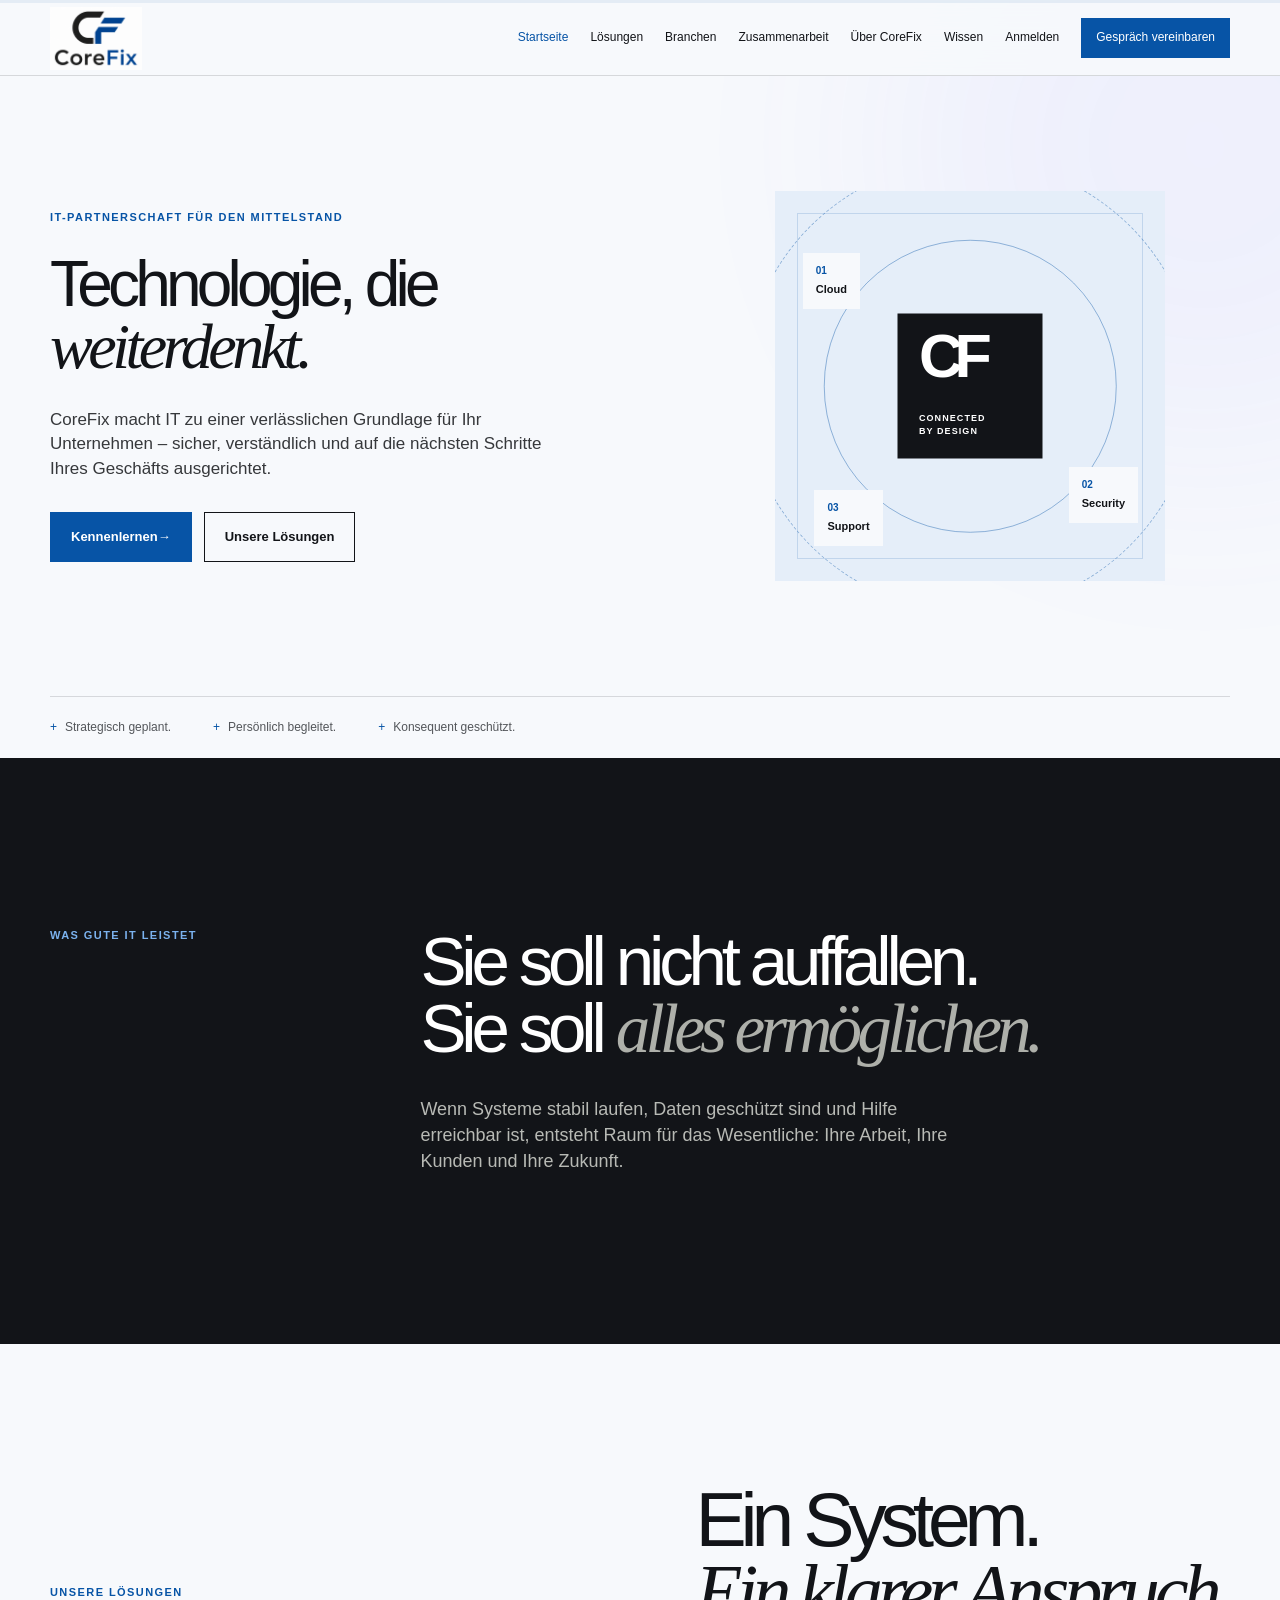
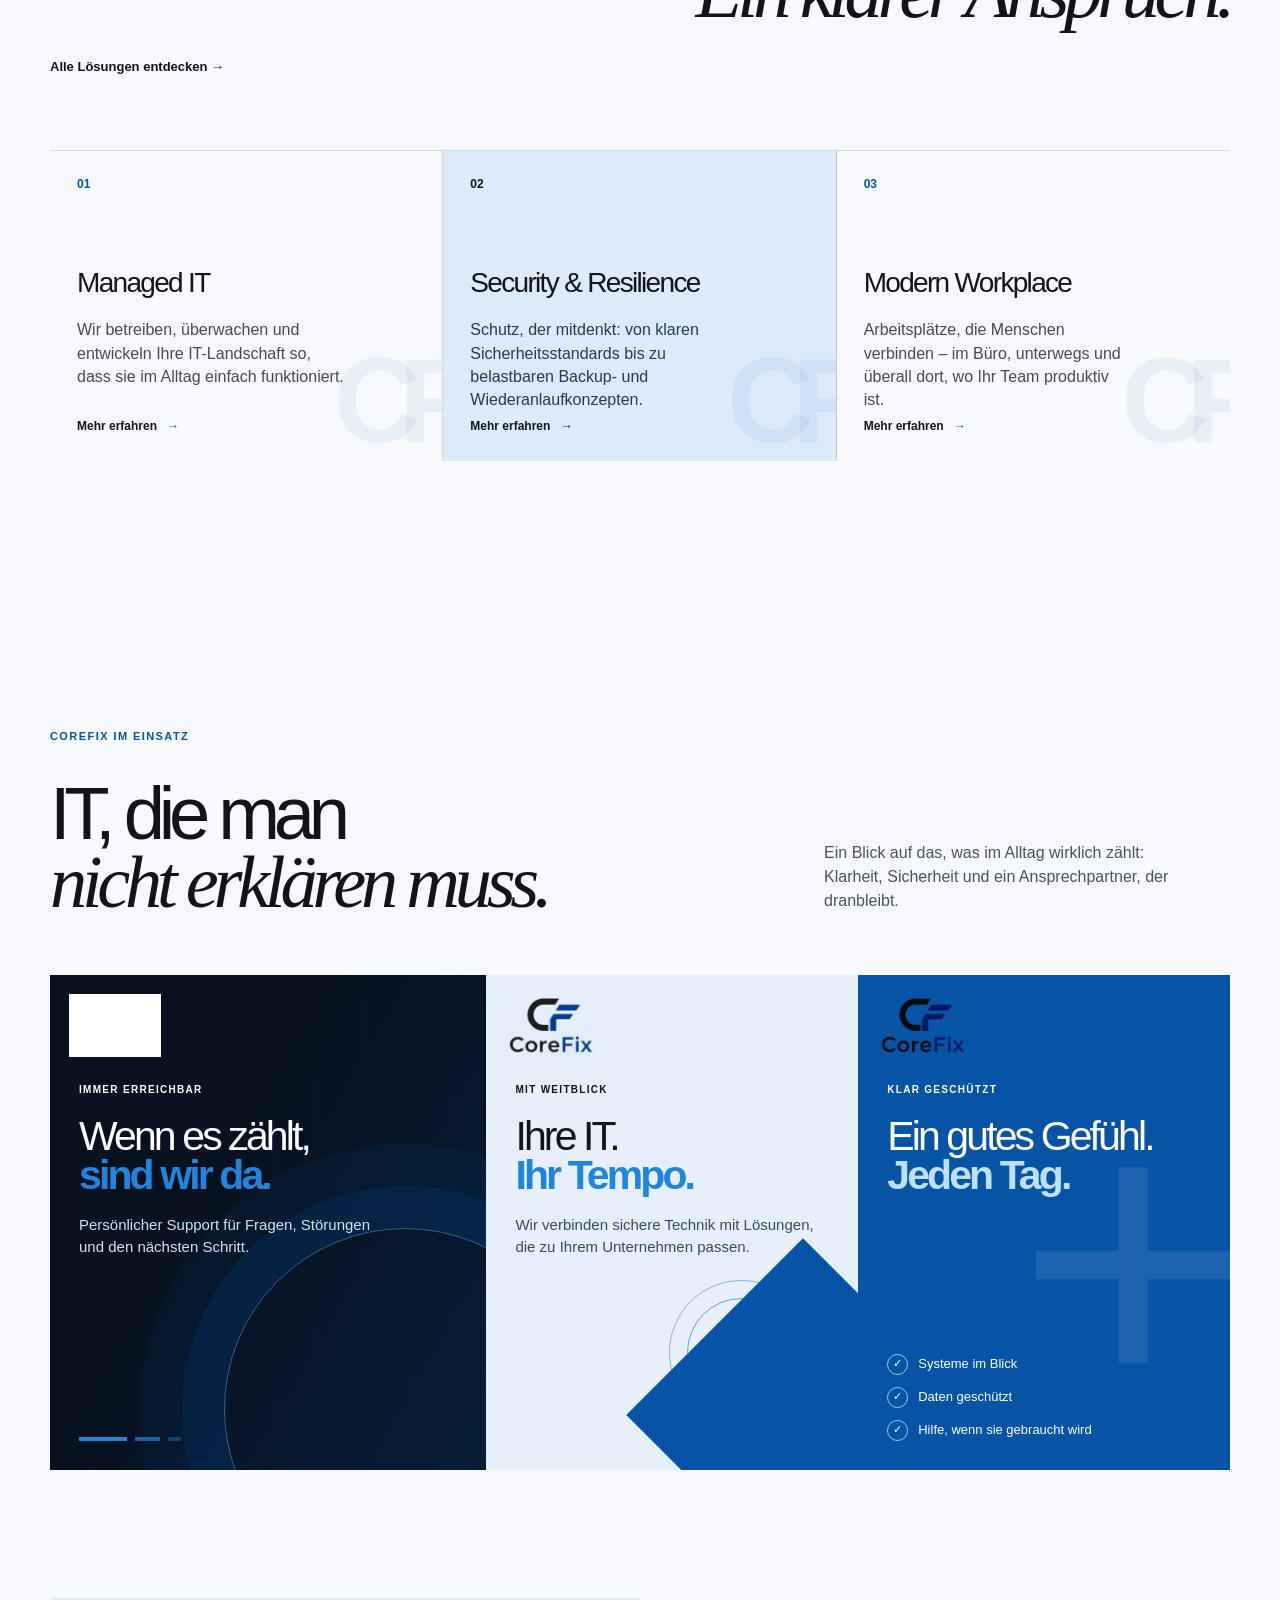
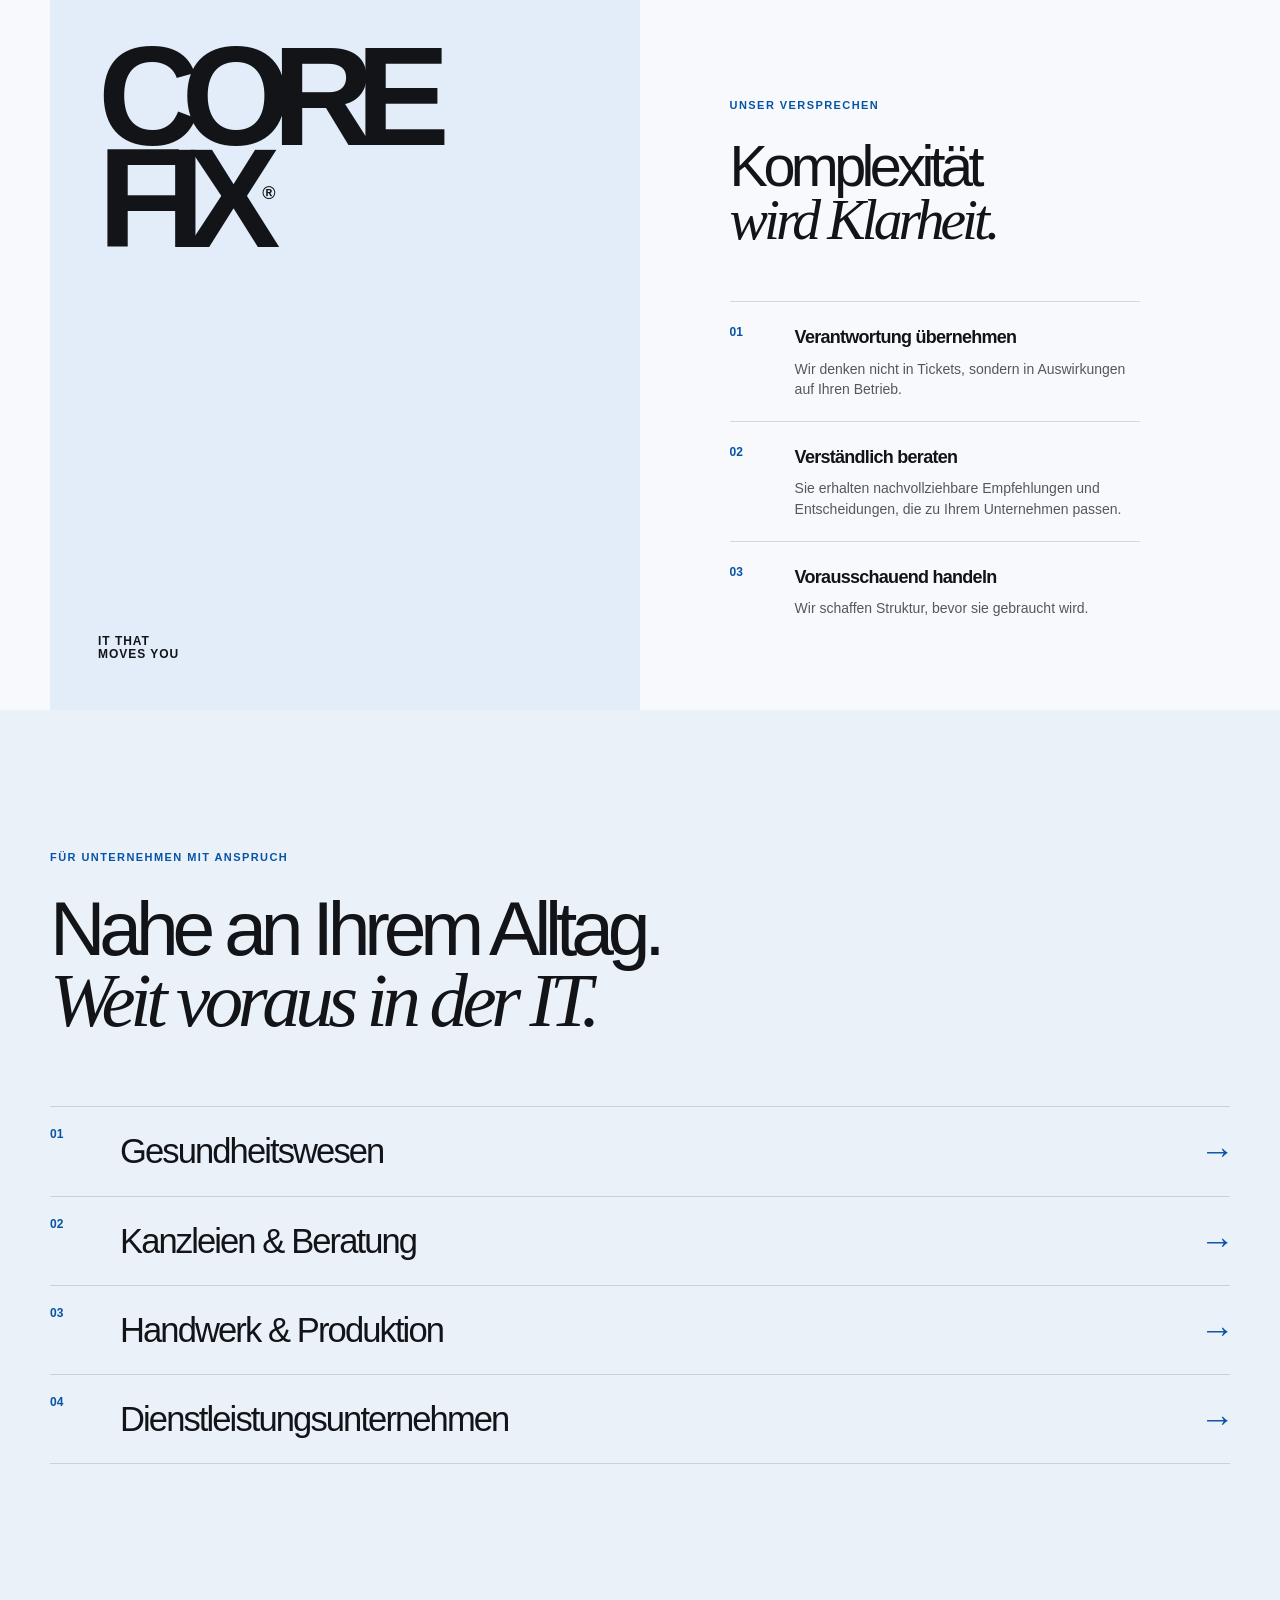
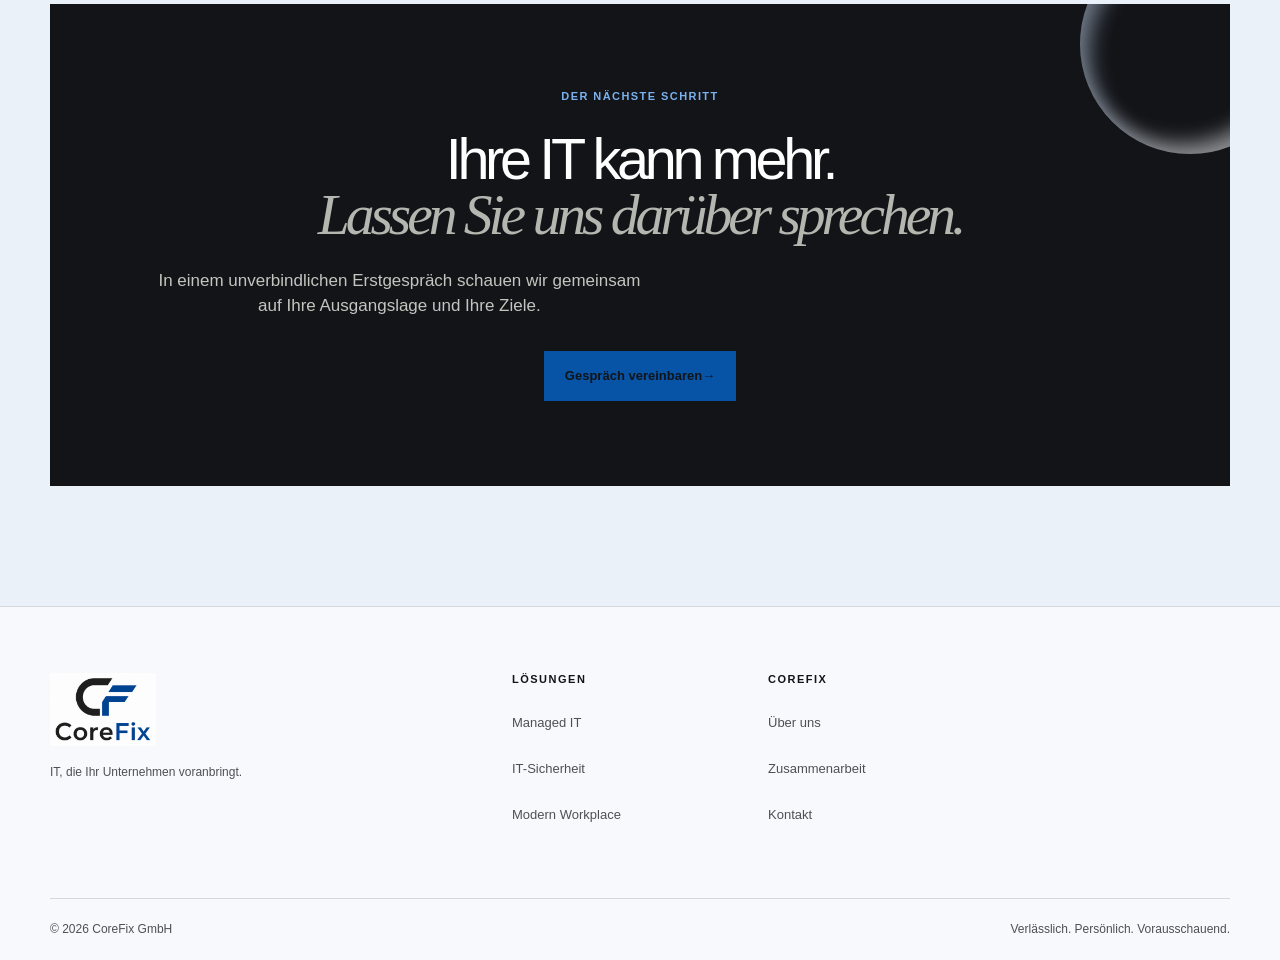
==== commit a3746ecc: "Update CoreFix website pages" ====
--- a/index.html
+++ b/index.html
@@ -1,1124 +1,11 @@
-<!DOCTYPE html>
-<html lang="de">
-
-<head>
-
-    <meta charset="UTF-8">
-    <meta name="viewport" content="width=device-width, initial-scale=1.0">
-
-    <title>CoreFix GmbH | IT-Support für Unternehmen</title>
-
-    <meta
-        name="description"
-        content="CoreFix GmbH – IT-Support und IT-Dienstleistungen für kleine und mittlere Unternehmen."
-    >
-
-    <link rel="stylesheet" href="css/style.css">
-
-</head>
-
-
-<body>
-
-
-<!-- =====================================================
-     HEADER
-===================================================== -->
-
-<header class="header" id="header">
-
-    <div class="container nav-container">
-
-
-        <!-- LOGO -->
-
-        <a href="index.html" class="logo">
-
-            <div class="logo-icon">
-                CF
-            </div>
-
-            <div class="logo-text">
-                Core<span>Fix</span>
-                <small>GmbH</small>
-            </div>
-
-        </a>
-
-
-        <!-- DESKTOP NAVIGATION -->
-
-        <nav class="navigation" id="navigation">
-
-            <a href="index.html" class="active">
-                Startseite
-            </a>
-
-            <a href="unternehmen.html">
-                Unternehmen
-            </a>
-
-            <a href="leistungen.html">
-                Leistungen
-            </a>
-
-            <a href="zielgruppe.html">
-                Zielgruppe
-            </a>
-
-            <a href="prozess.html">
-                Ablauf
-            </a>
-
-            <a href="gruendung.html">
-                Gründung
-            </a>
-
-            <a href="faq.html">
-                FAQ
-            </a>
-
-            <a
-                href="kontakt.html"
-                class="nav-button">
-
-                Kontakt
-
-            </a>
-
-        </nav>
-
-
-        <!-- MOBILE BUTTON -->
-
-        <button
-            class="menu-button"
-            id="menuButton"
-            aria-label="Navigation öffnen">
-
-            <span></span>
-            <span></span>
-            <span></span>
-
-        </button>
-
-    </div>
-
-</header>
-
-
-
-<!-- =====================================================
-     HERO
-===================================================== -->
-
+<!doctype html>
+<html lang="de"><head><meta charset="utf-8"><meta name="viewport" content="width=device-width,initial-scale=1"><meta name="description" content="CoreFix gestaltet, betreibt und schützt die IT kleiner und mittlerer Unternehmen."><title>CoreFix | IT, die Ihr Unternehmen voranbringt</title><link rel="stylesheet" href="css/style.css"></head>
+<body class="enterprise-site"><header class="header" id="header"><div class="container nav-container"><a href="index.html" class="logo" aria-label="CoreFix Startseite"><span class="logo-icon">CF</span><span class="logo-text">Core<span>Fix</span><small>IT PARTNER</small></span></a><nav class="navigation" id="navigation" aria-label="Hauptnavigation"><a class="active" href="index.html">Startseite</a><a href="leistungen.html">Lösungen</a><a href="zielgruppe.html">Branchen</a><a href="prozess.html">Zusammenarbeit</a><a href="unternehmen.html">Über CoreFix</a><a href="faq.html">Wissen</a><a href="anmelden.html">Anmelden</a><a href="kontakt.html" class="nav-button">Gespräch vereinbaren</a></nav><button class="menu-button" id="menuButton" aria-label="Navigation öffnen"><span></span><span></span><span></span></button></div></header>
 <main>
-
-
-<section class="hero">
-
-    <!-- Hintergrund -->
-
-    <div class="hero-grid"></div>
-
-    <div class="hero-glow hero-glow-one"></div>
-
-    <div class="hero-glow hero-glow-two"></div>
-
-
-    <div class="container hero-container">
-
-
-        <div class="hero-content">
-
-
-            <!-- BADGE -->
-
-            <div class="hero-badge">
-
-                <span class="status-dot"></span>
-
-                CoreFix GmbH · IT-Support
-
-            </div>
-
-
-            <!-- HEADLINE -->
-
-            <h1>
-
-                IT, die einfach
-
-                <span>
-                    funktioniert.
-                </span>
-
-            </h1>
-
-
-            <!-- TEXT -->
-
-            <p class="hero-text">
-
-                Strategische IT-Services und zuverlässiger Support
-                für Unternehmen mit hohen Ansprüchen.
-
-            </p>
-
-
-            <!-- BUTTONS -->
-
-            <div class="hero-buttons">
-
-                <a
-                    href="leistungen.html"
-                    class="button button-primary">
-
-                    Leistungen entdecken
-
-                    <span>→</span>
-
-                </a>
-
-
-                <a
-                    href="kontakt.html"
-                    class="button button-secondary">
-
-                    Kontakt aufnehmen
-
-                </a>
-
-            </div>
-
-
-            <!-- STATS -->
-
-            <div class="hero-stats">
-
-
-                <div class="hero-stat">
-
-                    <strong>
-                        IT
-                    </strong>
-
-                    <span>
-                        Managed IT Services
-                    </span>
-
-                </div>
-
-
-                <div class="hero-stat">
-
-                    <strong>
-                        5–50
-                    </strong>
-
-                    <span>
-                        Skalierbare Betreuung
-                    </span>
-
-                </div>
-
-
-                <div class="hero-stat">
-
-                    <strong>
-                        KMU
-                    </strong>
-
-                    <span>
-                        Verlässlicher Betrieb
-                    </span>
-
-                </div>
-
-
-            </div>
-
-
-        </div>
-
-
-        <!-- HERO VISUAL -->
-
-        <div class="hero-visual">
-
-
-            <div class="system-card">
-
-
-                <div class="system-top">
-
-                    <div>
-
-                        <span class="system-label">
-                            COREFIX SYSTEM
-                        </span>
-
-                        <h3>
-                            IT Infrastructure
-                        </h3>
-
-                    </div>
-
-                    <div class="system-status">
-                        ●
-                    </div>
-
-                </div>
-
-
-                <div class="system-line"></div>
-
-
-                <div class="system-row">
-
-                    <span>
-                        Netzwerk
-                    </span>
-
-                    <strong>
-                        Online
-                    </strong>
-
-                </div>
-
-
-                <div class="system-row">
-
-                    <span>
-                        Server
-                    </span>
-
-                    <strong>
-                        Online
-                    </strong>
-
-                </div>
-
-
-                <div class="system-row">
-
-                    <span>
-                        Cloud
-                    </span>
-
-                    <strong>
-                        Online
-                    </strong>
-
-                </div>
-
-
-                <div class="system-row">
-
-                    <span>
-                        Backup
-                    </span>
-
-                    <strong>
-                        Aktiv
-                    </strong>
-
-                </div>
-
-
-                <div class="system-line"></div>
-
-
-                <div class="system-bottom">
-
-                    <span>
-                        CoreFix IT Support
-                    </span>
-
-                    <span>
-                        ● Secure
-                    </span>
-
-                </div>
-
-
-            </div>
-
-
-            <div class="floating-card floating-one">
-
-                <span>
-                    NETWORK
-                </span>
-
-                <strong>
-                    SECURE
-                </strong>
-
-            </div>
-
-
-            <div class="floating-card floating-two">
-
-                <span>
-                    SUPPORT
-                </span>
-
-                <strong>
-                    ACTIVE
-                </strong>
-
-            </div>
-
-
-        </div>
-
-    </div>
-
-</section>
-
-
-
-<!-- =====================================================
-     UNTERNEHMEN INTRO
-===================================================== -->
-
-<section class="intro-section">
-
-
-    <div class="container">
-
-
-        <div class="section-heading">
-
-            <span class="section-label">
-                COREfix
-            </span>
-
-            <h2>
-                Technik im Hintergrund.
-                <span>Support im Vordergrund.</span>
-            </h2>
-
-            <p>
-                CoreFix GmbH ist auf IT-Dienstleistungen
-                und IT-Support für kleine und mittlere
-                Unternehmen ausgerichtet.
-            </p>
-
-        </div>
-
-
-        <div class="intro-grid">
-
-
-            <div class="intro-content">
-
-                <h3>
-                    Eine IT-Lösung für Unternehmen.
-                </h3>
-
-                <p>
-                    Der Schwerpunkt liegt auf persönlichem
-                    Support, schneller Reaktion und einer
-                    zuverlässigen Betreuung der IT-Infrastruktur.
-                </p>
-
-                <p>
-                    Von einzelnen IT-Problemen bis zur
-                    langfristigen Betreuung soll CoreFix
-                    Unternehmen bei ihrer täglichen Arbeit
-                    unterstützen.
-                </p>
-
-
-                <a
-                    href="unternehmen.html"
-                    class="text-link">
-
-                    Mehr über CoreFix
-
-                    <span>→</span>
-
-                </a>
-
-            </div>
-
-
-            <div class="intro-points">
-
-
-                <div class="intro-point">
-
-                    <div class="point-number">
-                        01
-                    </div>
-
-                    <div>
-
-                        <h4>
-                            Persönlicher Support
-                        </h4>
-
-                        <p>
-                            Persönlicher Ansprechpartner
-                            statt Callcenter.
-                        </p>
-
-                    </div>
-
-                </div>
-
-
-                <div class="intro-point">
-
-                    <div class="point-number">
-                        02
-                    </div>
-
-                    <div>
-
-                        <h4>
-                            Schnelle Reaktion
-                        </h4>
-
-                        <p>
-                            Schnelle Reaktionszeiten
-                            als Merkmal des Angebots.
-                        </p>
-
-                    </div>
-
-                </div>
-
-
-                <div class="intro-point">
-
-                    <div class="point-number">
-                        03
-                    </div>
-
-                    <div>
-
-                        <h4>
-                            Langfristige Betreuung
-                        </h4>
-
-                        <p>
-                            Wartungsverträge für
-                            Unternehmen.
-                        </p>
-
-                    </div>
-
-                </div>
-
-
-            </div>
-
-        </div>
-
-    </div>
-
-</section>
-
-
-
-<!-- =====================================================
-     LEISTUNGEN PREVIEW
-===================================================== -->
-
-<section class="services-preview">
-
-
-    <div class="container">
-
-
-        <div class="section-heading split-heading">
-
-            <div>
-
-                <span class="section-label">
-                    LEISTUNGEN
-                </span>
-
-                <h2>
-                    IT aus einer Hand.
-                </h2>
-
-            </div>
-
-
-            <a
-                href="leistungen.html"
-                class="button button-secondary">
-
-                Alle Leistungen →
-
-            </a>
-
-        </div>
-
-
-        <div class="service-preview-grid">
-
-
-            <article class="service-preview-card">
-
-                <span class="service-number">
-                    01
-                </span>
-
-                <div class="service-icon">
-                    ◉
-                </div>
-
-                <h3>
-                    Remote-Support
-                </h3>
-
-                <p>
-                    Fernwartung und Support
-                    über ein Ticketsystem.
-                </p>
-
-            </article>
-
-
-            <article class="service-preview-card">
-
-                <span class="service-number">
-                    02
-                </span>
-
-                <div class="service-icon">
-                    ◆
-                </div>
-
-                <h3>
-                    Vor-Ort-Service
-                </h3>
-
-                <p>
-                    Vor-Ort-Service bei
-                    Hardwareproblemen.
-                </p>
-
-            </article>
-
-
-            <article class="service-preview-card">
-
-                <span class="service-number">
-                    03
-                </span>
-
-                <div class="service-icon">
-                    ⬡
-                </div>
-
-                <h3>
-                    Netzwerke
-                </h3>
-
-                <p>
-                    Einrichtung und Betreuung
-                    von Netzwerken.
-                </p>
-
-            </article>
-
-
-            <article class="service-preview-card">
-
-                <span class="service-number">
-                    04
-                </span>
-
-                <div class="service-icon">
-                    ◈
-                </div>
-
-                <h3>
-                    Backup
-                </h3>
-
-                <p>
-                    Backup- und
-                    Notfallkonzepte.
-                </p>
-
-            </article>
-
-
-            <article class="service-preview-card">
-
-                <span class="service-number">
-                    05
-                </span>
-
-                <div class="service-icon">
-                    ⛨
-                </div>
-
-                <h3>
-                    IT-Sicherheit
-                </h3>
-
-                <p>
-                    Virenschutz, Firewalls
-                    und Updates.
-                </p>
-
-            </article>
-
-
-            <article class="service-preview-card">
-
-                <span class="service-number">
-                    06
-                </span>
-
-                <div class="service-icon">
-                    @
-                </div>
-
-                <h3>
-                    Hosting
-                </h3>
-
-                <p>
-                    Website- und
-                    E-Mail-Hosting.
-                </p>
-
-            </article>
-
-
-        </div>
-
-    </div>
-
-</section>
-
-
-
-<!-- =====================================================
-     ZIELGRUPPE PREVIEW
-===================================================== -->
-
-<section class="target-preview">
-
-
-    <div class="container">
-
-
-        <div class="target-preview-grid">
-
-
-            <div class="target-preview-content">
-
-                <span class="section-label">
-                    ZIELGRUPPE
-                </span>
-
-                <h2>
-                    Für Unternehmen,
-                    die eine zuverlässige
-                    IT brauchen.
-                </h2>
-
-                <p>
-                    Die CoreFix GmbH richtet sich
-                    an kleine und mittlere Unternehmen
-                    mit 5–50 Mitarbeitern.
-                </p>
-
-                <a
-                    href="zielgruppe.html"
-                    class="text-link">
-
-                    Zielgruppe ansehen →
-
-                </a>
-
-            </div>
-
-
-            <div class="target-tags">
-
-
-                <div class="target-tag">
-                    Arztpraxen
-                </div>
-
-                <div class="target-tag">
-                    Kanzleien
-                </div>
-
-                <div class="target-tag">
-                    Handwerksbetriebe
-                </div>
-
-                <div class="target-tag">
-                    Kleine Büros
-                </div>
-
-                <div class="target-tag">
-                    5–50 Mitarbeiter
-                </div>
-
-                <div class="target-tag">
-                    Lokal
-                </div>
-
-                <div class="target-tag">
-                    Remote
-                </div>
-
-
-            </div>
-
-        </div>
-
-    </div>
-
-</section>
-
-
-
-<!-- =====================================================
-     VORTEILE
-===================================================== -->
-
-<section class="advantages-section">
-
-
-    <div class="container">
-
-
-        <div class="section-heading">
-
-            <span class="section-label">
-                WARUM COREFIX
-            </span>
-
-            <h2>
-                Anders gedacht.
-                <span>Persönlicher betreut.</span>
-            </h2>
-
-            <p>
-                Die geplanten Merkmale,
-                mit denen sich CoreFix
-                unterscheiden kann.
-            </p>
-
-        </div>
-
-
-        <div class="advantages-grid">
-
-
-            <div class="advantage-card">
-
-                <span>
-                    01
-                </span>
-
-                <h3>
-                    Schnelle Reaktionszeiten
-                </h3>
-
-                <p>
-                    Schnelle Reaktionszeiten
-                    als Merkmal des Angebots.
-                </p>
-
-            </div>
-
-
-            <div class="advantage-card">
-
-                <span>
-                    02
-                </span>
-
-                <h3>
-                    Persönlicher Ansprechpartner
-                </h3>
-
-                <p>
-                    Persönlicher Ansprechpartner
-                    statt Callcenter.
-                </p>
-
-            </div>
-
-
-            <div class="advantage-card">
-
-                <span>
-                    03
-                </span>
-
-                <h3>
-                    Festpreis-Pakete
-                </h3>
-
-                <p>
-                    Festpreis-Pakete statt
-                    unklarer Abrechnung.
-                </p>
-
-            </div>
-
-
-            <div class="advantage-card">
-
-                <span>
-                    04
-                </span>
-
-                <h3>
-                    Spezialisierung
-                </h3>
-
-                <p>
-                    Eine Spezialisierung auf
-                    eine Branche ist möglich.
-                </p>
-
-            </div>
-
-
-        </div>
-
-    </div>
-
-</section>
-
-
-
-<!-- =====================================================
-     CTA
-===================================================== -->
-
-<section class="cta-section">
-
-
-    <div class="container">
-
-
-        <div class="cta-box">
-
-
-            <div class="cta-glow"></div>
-
-
-            <div class="cta-content">
-
-                <span class="section-label">
-                    COREFIX GMBH
-                </span>
-
-                <h2>
-                    Bereit für eine
-                    bessere IT?
-                </h2>
-
-                <p>
-                    IT-Support & IT-Dienstleistungen
-                    für kleine und mittlere Unternehmen.
-                </p>
-
-
-                <div class="hero-buttons">
-
-                    <a
-                        href="kontakt.html"
-                        class="button button-primary">
-
-                        Kontakt aufnehmen →
-
-                    </a>
-
-
-                    <a
-                        href="leistungen.html"
-                        class="button button-secondary">
-
-                        Leistungen ansehen
-
-                    </a>
-
-                </div>
-
-            </div>
-
-
-        </div>
-
-    </div>
-
-</section>
-
-
-</main>
-
-
-
-<!-- =====================================================
-     FOOTER
-===================================================== -->
-
-<footer>
-
-
-    <div class="container">
-
-
-        <div class="footer-main">
-
-
-            <div class="footer-brand">
-
-
-                <a
-                    href="index.html"
-                    class="logo">
-
-                    <div class="logo-icon">
-                        CF
-                    </div>
-
-                    <div class="logo-text">
-                        Core<span>Fix</span>
-                        <small>GmbH</small>
-                    </div>
-
-                </a>
-
-
-                <p>
-                    IT-Support & IT-Dienstleistungen
-                    für kleine und mittlere Unternehmen.
-                </p>
-
-            </div>
-
-
-
-            <div class="footer-column">
-
-                <h4>
-                    Unternehmen
-                </h4>
-
-                <a href="unternehmen.html">
-                    Über CoreFix
-                </a>
-
-                <a href="zielgruppe.html">
-                    Zielgruppe
-                </a>
-
-                <a href="prozess.html">
-                    Ablauf
-                </a>
-
-            </div>
-
-
-
-            <div class="footer-column">
-
-                <h4>
-                    Leistungen
-                </h4>
-
-                <a href="leistungen.html">
-                    IT-Support
-                </a>
-
-                <a href="leistungen.html">
-                    Netzwerke
-                </a>
-
-                <a href="leistungen.html">
-                    IT-Sicherheit
-                </a>
-
-                <a href="leistungen.html">
-                    Hosting
-                </a>
-
-            </div>
-
-
-
-            <div class="footer-column">
-
-                <h4>
-                    Weitere Seiten
-                </h4>
-
-                <a href="gruendung.html">
-                    Gründung
-                </a>
-
-                <a href="faq.html">
-                    FAQ
-                </a>
-
-                <a href="kontakt.html">
-                    Kontakt
-                </a>
-
-            </div>
-
-
-        </div>
-
-
-        <div class="footer-bottom">
-
-
-            <span>
-                © <span id="year"></span>
-                CoreFix GmbH
-            </span>
-
-
-            <span>
-                IT-Support für Unternehmen
-            </span>
-
-
-        </div>
-
-    </div>
-
-</footer>
-
-
-
-<!-- =====================================================
-     BACK TO TOP
-===================================================== -->
-
-<button
-    id="topButton"
-    aria-label="Nach oben">
-
-    ↑
-
-</button>
-
-
-
-<script src="js/script.js"></script>
-
-</body>
-
-</html>+<section class="hero hero-enterprise"><div class="container hero-enterprise-grid"><div class="hero-enterprise-copy"><p class="eyebrow">IT-PARTNERSCHAFT FÜR DEN MITTELSTAND</p><h1>Technologie, die<br><em>weiterdenkt.</em></h1><p class="hero-text">CoreFix macht IT zu einer verlässlichen Grundlage für Ihr Unternehmen – sicher, verständlich und auf die nächsten Schritte Ihres Geschäfts ausgerichtet.</p><div class="hero-buttons"><a class="button button-primary" href="kontakt.html">Kennenlernen <span>→</span></a><a class="button button-secondary" href="leistungen.html">Unsere Lösungen</a></div></div><div class="hero-architecture" aria-label="Abstrakte Darstellung einer vernetzten IT-Infrastruktur"><div class="architecture-orbit orbit-one"></div><div class="architecture-orbit orbit-two"></div><div class="architecture-core"><span>CF</span><small>CONNECTED<br>BY DESIGN</small></div><div class="architecture-node node-one"><b>01</b><span>Cloud</span></div><div class="architecture-node node-two"><b>02</b><span>Security</span></div><div class="architecture-node node-three"><b>03</b><span>Support</span></div></div></div><div class="container hero-footnote"><span>Strategisch geplant.</span><span>Persönlich begleitet.</span><span>Konsequent geschützt.</span></div></section>
+<section class="statement-section"><div class="container statement-grid"><p class="eyebrow">WAS GUTE IT LEISTET</p><div><h2>Sie soll nicht auffallen.<br>Sie soll <em>alles ermöglichen.</em></h2><p>Wenn Systeme stabil laufen, Daten geschützt sind und Hilfe erreichbar ist, entsteht Raum für das Wesentliche: Ihre Arbeit, Ihre Kunden und Ihre Zukunft.</p></div></div></section>
+<section class="solutions-section"><div class="container"><div class="section-intro"><p class="eyebrow">UNSERE LÖSUNGEN</p><h2>Ein System.<br><em>Ein klarer Anspruch.</em></h2><a class="text-link" href="leistungen.html">Alle Lösungen entdecken <span>→</span></a></div><div class="enterprise-card-grid"><article class="enterprise-card"><span>01</span><h3>Managed IT</h3><p>Wir betreiben, überwachen und entwickeln Ihre IT-Landschaft so, dass sie im Alltag einfach funktioniert.</p><a href="leistungen.html">Mehr erfahren <i>→</i></a></article><article class="enterprise-card featured"><span>02</span><h3>Security &amp; Resilience</h3><p>Schutz, der mitdenkt: von klaren Sicherheitsstandards bis zu belastbaren Backup- und Wiederanlaufkonzepten.</p><a href="leistungen.html">Mehr erfahren <i>→</i></a></article><article class="enterprise-card"><span>03</span><h3>Modern Workplace</h3><p>Arbeitsplätze, die Menschen verbinden – im Büro, unterwegs und überall dort, wo Ihr Team produktiv ist.</p><a href="leistungen.html">Mehr erfahren <i>→</i></a></article></div></div></section>
+<section class="principles-section"><div class="container principles-grid"><div class="principles-visual"><p>CORE<br>FIX<sup>®</sup></p><span>IT THAT<br>MOVES YOU</span></div><div class="principles-copy"><p class="eyebrow">UNSER VERSPRECHEN</p><h2>Komplexität<br><em>wird Klarheit.</em></h2><div class="principle"><b>01</b><div><h3>Verantwortung übernehmen</h3><p>Wir denken nicht in Tickets, sondern in Auswirkungen auf Ihren Betrieb.</p></div></div><div class="principle"><b>02</b><div><h3>Verständlich beraten</h3><p>Sie erhalten nachvollziehbare Empfehlungen und Entscheidungen, die zu Ihrem Unternehmen passen.</p></div></div><div class="principle"><b>03</b><div><h3>Vorausschauend handeln</h3><p>Wir schaffen Struktur, bevor sie gebraucht wird.</p></div></div></div></div></section>
+<section class="industries-section"><div class="container"><p class="eyebrow">FÜR UNTERNEHMEN MIT ANSPRUCH</p><h2>Nahe an Ihrem Alltag.<br><em>Weit voraus in der IT.</em></h2><div class="industry-list"><a href="zielgruppe.html"><span>01</span> Gesundheitswesen <i>→</i></a><a href="zielgruppe.html"><span>02</span> Kanzleien &amp; Beratung <i>→</i></a><a href="zielgruppe.html"><span>03</span> Handwerk &amp; Produktion <i>→</i></a><a href="zielgruppe.html"><span>04</span> Dienstleistungsunternehmen <i>→</i></a></div></div></section>
+<section class="cta-section"><div class="container"><div class="cta-box enterprise-cta"><p class="eyebrow">DER NÄCHSTE SCHRITT</p><h2>Ihre IT kann mehr.<br><em>Lassen Sie uns darüber sprechen.</em></h2><p>In einem unverbindlichen Erstgespräch schauen wir gemeinsam auf Ihre Ausgangslage und Ihre Ziele.</p><a class="button button-primary" href="kontakt.html">Gespräch vereinbaren <span>→</span></a></div></div></section>
+</main><footer><div class="container"><div class="footer-main"><div class="footer-brand"><a href="index.html" class="logo"><span class="logo-icon">CF</span><span class="logo-text">Core<span>Fix</span></span></a><p>IT, die Ihr Unternehmen voranbringt.</p></div><div class="footer-column"><h4>Lösungen</h4><a href="leistungen.html">Managed IT</a><a href="leistungen.html">IT-Sicherheit</a><a href="leistungen.html">Modern Workplace</a></div><div class="footer-column"><h4>CoreFix</h4><a href="unternehmen.html">Über uns</a><a href="prozess.html">Zusammenarbeit</a><a href="kontakt.html">Kontakt</a></div></div><div class="footer-bottom"><span>© <span id="year"></span> CoreFix GmbH</span><span>Verlässlich. Persönlich. Vorausschauend.</span></div></div></footer><button id="topButton" aria-label="Nach oben">↑</button><script src="js/script.js"></script></body></html>
--- a/css/style.css
+++ b/css/style.css
@@ -1,3 +1,5 @@
+@import url('https://fonts.googleapis.com/css2?family=DM+Sans:wght@400;500;700&family=Plus+Jakarta+Sans:wght@500;600;700;800&display=swap');
+
 /* =========================================================
    COREFIX GMBH
    GLOBAL STYLE
@@ -4434,4 +4436,465 @@
     .faq-intro-grid {
         margin-bottom: 48px;
     }
-}+}
+
+/* =========================================================
+   SOFT UI / NEUMORPHISM DESIGN SYSTEM
+   Shared visual layer for every CoreFix page
+========================================================= */
+
+:root {
+    --bg: #e0e5ec;
+    --bg-secondary: #e0e5ec;
+    --bg-card: #e0e5ec;
+    --bg-card-light: #e0e5ec;
+    --blue: #6c63ff;
+    --blue-light: #8b84ff;
+    --blue-dark: #564ed8;
+    --cyan: #38b2ac;
+    --text: #3d4852;
+    --text-light: #4d5862;
+    --text-muted: #6b7280;
+    --text-dark: #6b7280;
+    --border: transparent;
+    --border-blue: rgba(108, 99, 255, .35);
+    --radius: 16px;
+    --transition: .3s ease-out;
+    --shadow-raised: 9px 9px 16px rgba(163, 177, 198, .65), -9px -9px 16px rgba(255, 255, 255, .58);
+    --shadow-raised-hover: 12px 12px 20px rgba(163, 177, 198, .7), -12px -12px 20px rgba(255, 255, 255, .62);
+    --shadow-small: 5px 5px 10px rgba(163, 177, 198, .62), -5px -5px 10px rgba(255, 255, 255, .55);
+    --shadow-inset: inset 6px 6px 10px rgba(163, 177, 198, .62), inset -6px -6px 10px rgba(255, 255, 255, .55);
+    --shadow-inset-deep: inset 10px 10px 20px rgba(163, 177, 198, .7), inset -10px -10px 20px rgba(255, 255, 255, .6);
+}
+
+body {
+    font-family: "DM Sans", Arial, sans-serif;
+    background: var(--bg);
+    color: var(--text);
+    line-height: 1.7;
+}
+
+body::selection { background: var(--blue); color: #fff; }
+
+h1, h2, h3, h4, .logo-text, .button, .section-label, .page-hero-number {
+    font-family: "Plus Jakarta Sans", Arial, sans-serif;
+}
+
+h1, h2, h3, h4 { color: var(--text); letter-spacing: -0.045em; }
+p { color: var(--text-muted); }
+
+.container { width: min(1180px, calc(100% - 48px)); }
+section { padding: 128px 0; }
+
+/* Header and navigation */
+.header {
+    background: rgba(224, 229, 236, .88);
+    border: 0;
+    box-shadow: 0 5px 14px rgba(163, 177, 198, .32), 0 -4px 12px rgba(255, 255, 255, .48);
+}
+.header.scrolled { background: rgba(224, 229, 236, .96); box-shadow: var(--shadow-small); }
+.logo-icon {
+    color: var(--blue);
+    background: var(--bg);
+    border-radius: 14px;
+    box-shadow: var(--shadow-small);
+}
+.logo-text { color: var(--text); }
+.logo-text span { color: var(--blue); }
+.logo-text small { color: var(--text-muted); }
+.navigation a { color: var(--text-muted); font-weight: 700; }
+.navigation a:hover, .navigation a.active { color: var(--blue); }
+.navigation a::after { background: var(--blue); height: 2px; border-radius: 99px; }
+.navigation .nav-button {
+    color: #fff;
+    background: var(--blue);
+    border-radius: 16px;
+    box-shadow: 6px 6px 12px rgba(115, 108, 200, .35), -5px -5px 12px rgba(255, 255, 255, .5);
+}
+
+/* Shared tactile surfaces */
+.service-card, .service-large-card, .business-card, .target-company-card,
+.founding-card, .founding-large-card, .process-card, .contact-card,
+.contact-info-card, .support-method-card, .faq-item, .advantage,
+.target-box, .equipment-item, .capital-box, .roadmap-box, .emergency-box,
+.support-status-box, .faq-contact-box, .contact-form-wrapper, .cta-box {
+    background: var(--bg) !important;
+    border: 0 !important;
+    border-radius: 32px !important;
+    box-shadow: var(--shadow-raised);
+    transition: transform var(--transition), box-shadow var(--transition);
+}
+.service-card:hover, .service-large-card:hover, .business-card:hover,
+.target-company-card:hover, .founding-card:hover, .founding-large-card:hover,
+.process-card:hover, .contact-card:hover, .support-method-card:hover,
+.advantage:hover, .target-box:hover, .equipment-item:hover {
+    transform: translateY(-2px);
+    box-shadow: var(--shadow-raised-hover);
+}
+
+.section-label, .process-label, .service-number, .founding-card-header span,
+.live-indicator, .status-dot { color: var(--blue); }
+.section-label { font-weight: 800; letter-spacing: .14em; }
+
+/* Buttons, fields and small wells */
+.button, .form-submit {
+    min-height: 48px;
+    border: 0;
+    border-radius: 16px;
+    box-shadow: var(--shadow-raised);
+    transition: transform var(--transition), box-shadow var(--transition), background var(--transition);
+}
+.button:hover, .form-submit:hover { transform: translateY(-1px); box-shadow: var(--shadow-raised-hover); }
+.button:active, .form-submit:active { transform: translateY(1px); box-shadow: inset 3px 3px 6px rgba(163, 177, 198, .65), inset -3px -3px 6px rgba(255,255,255,.55); }
+.button-primary, .form-submit { color: #fff !important; background: var(--blue) !important; }
+.button-secondary { color: var(--text) !important; background: var(--bg) !important; }
+.text-link { color: var(--blue); font-weight: 700; }
+.text-link:hover { color: var(--blue-dark); }
+
+input, textarea, select, .faq-sidebar a, .faq-filter, .checkbox-wrapper {
+    color: var(--text) !important;
+    background: var(--bg) !important;
+    border: 0 !important;
+    border-radius: 16px !important;
+    box-shadow: var(--shadow-inset);
+}
+input::placeholder, textarea::placeholder { color: #8993a0; }
+input:focus, textarea:focus, select:focus {
+    outline: 2px solid var(--blue);
+    outline-offset: 3px;
+    box-shadow: var(--shadow-inset-deep);
+}
+a:focus-visible, button:focus-visible, input:focus-visible, textarea:focus-visible, select:focus-visible {
+    outline: 2px solid var(--blue);
+    outline-offset: 3px;
+}
+
+.service-number, .contact-icon, .support-method-icon, .founding-card-icon,
+.point-number, .process-step-number, .faq-question span, .target-list span {
+    color: var(--blue) !important;
+    background: var(--bg) !important;
+    border: 0 !important;
+    border-radius: 16px;
+    box-shadow: var(--shadow-inset);
+}
+
+/* Hero and page hero: depth instead of the former dark gradient */
+.hero, .page-hero, .hero-home { background: var(--bg) !important; }
+.hero-grid, .hero-glow, .cta-glow { opacity: 0 !important; }
+.hero-badge, .system-card, .floating-card, .hero-stat, .page-hero-number,
+.hero-home-content, .support-status-left {
+    color: var(--text);
+    background: var(--bg) !important;
+    border: 0 !important;
+    box-shadow: var(--shadow-raised);
+}
+.hero-badge { border-radius: 999px; color: var(--text-muted); }
+.hero h1 span, .page-hero h1 span, .hero-home h1 span { color: var(--blue); }
+.system-card { border-radius: 32px; }
+.system-row, .system-line { border-color: rgba(107, 114, 128, .18) !important; }
+.system-row strong, .system-status, .system-bottom span:last-child { color: var(--cyan) !important; }
+.floating-card { border-radius: 20px; }
+
+.cta-box { overflow: hidden; }
+.cta-box::before {
+    content: "";
+    position: absolute;
+    width: 220px;
+    height: 220px;
+    right: -70px;
+    top: -70px;
+    border-radius: 50%;
+    box-shadow: var(--shadow-inset-deep);
+    opacity: .85;
+}
+
+/* Footer and mobile menu */
+footer { background: var(--bg) !important; border: 0 !important; box-shadow: 0 -8px 18px rgba(255,255,255,.5), 0 -10px 20px rgba(163,177,198,.25); }
+footer p, footer a, .footer-bottom { color: var(--text-muted) !important; }
+footer h4 { color: var(--text) !important; }
+.menu-button { background: var(--bg); border: 0; border-radius: 14px; box-shadow: var(--shadow-small); }
+.menu-button span { background: var(--text); }
+
+@media (max-width: 900px) {
+    .navigation { background: rgba(224, 229, 236, .98); border: 0; box-shadow: 0 10px 18px rgba(163,177,198,.35); }
+    .navigation a:hover { background: transparent; box-shadow: var(--shadow-inset); }
+}
+
+@media (max-width: 650px) {
+    .container { width: min(100% - 32px, 680px); }
+    section { padding: 88px 0; }
+    .service-card, .service-large-card, .business-card, .target-company-card,
+    .founding-card, .process-card, .contact-card, .contact-form-wrapper, .cta-box { border-radius: 24px !important; }
+}
+
+/* =========================================================
+   RESPONSIVE LAYOUT SYSTEM – ALL DEVICE SIZES
+========================================================= */
+
+@media (min-width: 1440px) {
+    .enterprise-site .container { width: min(1280px, calc(100% - 96px)) !important; }
+    .enterprise-site .hero-enterprise-grid { min-height: 690px; gap: 78px; }
+    .enterprise-site .hero-architecture { max-width: 460px; }
+}
+
+@media (min-width: 901px) and (max-width: 1100px) {
+    .enterprise-site .navigation { gap: 14px; }
+    .enterprise-site .navigation a { font-size: 11px; }
+    .enterprise-site .navigation .nav-button { padding: 10px 12px; }
+    .enterprise-site .hero-enterprise-grid { gap: 28px; }
+    .enterprise-site .hero-architecture { max-width: 330px; }
+    .enterprise-site .hero-enterprise-copy h1 { font-size: clamp(50px, 5.8vw, 67px) !important; }
+}
+
+@media (max-width: 900px) {
+    .enterprise-site .header { height: 70px; }
+    .enterprise-site .nav-container { height: 70px; }
+    .enterprise-site .menu-button { display: grid; place-items: center; width: 44px; height: 44px; padding: 11px; background: var(--ink); border-radius: 0; box-shadow: none; }
+    .enterprise-site .menu-button span { width: 20px; background: #fff; }
+    .enterprise-site .navigation { top: 70px; padding: 14px 20px 20px; }
+    .enterprise-site .navigation a { min-height: 44px; display: flex; align-items: center; padding: 11px 8px; }
+    .enterprise-site .navigation .nav-button { justify-content: center; margin: 9px 0 0; }
+    .enterprise-site .hero-enterprise { padding-top: 70px; }
+    .enterprise-site .statement-section { padding: 100px 0; }
+    .enterprise-site .statement-grid h2 { font-size: clamp(42px, 8vw, 64px); }
+    .enterprise-site .solutions-section { padding: 96px 0; }
+    .enterprise-site .principles-visual { min-height: 430px; }
+    .enterprise-site .industries-section { padding: 96px 0; }
+    .enterprise-site .industry-list { margin-top: 48px; }
+    .enterprise-site .cta-section { padding-bottom: 72px; }
+}
+
+@media (max-width: 650px) {
+    body.enterprise-site { overflow-x: hidden; }
+    .enterprise-site .header, .enterprise-site .nav-container { height: 64px; }
+    .enterprise-site .navigation { top: 64px; }
+    .enterprise-site .hero-enterprise { padding-top: 64px; }
+    .enterprise-site .logo-text { font-size: 18px; }
+    .enterprise-site .logo-text small { font-size: 6px; }
+    .enterprise-site .hero-enterprise-copy { padding: 62px 0 25px; }
+    .enterprise-site .eyebrow { margin-bottom: 18px; font-size: 10px; letter-spacing: .1em; }
+    .enterprise-site .hero-enterprise-copy .hero-text { margin: 24px 0 28px; font-size: 16px; line-height: 1.5; }
+    .enterprise-site .hero-buttons { display: grid; grid-template-columns: 1fr; width: 100%; }
+    .enterprise-site .hero-buttons .button { justify-content: center; width: 100%; }
+    .enterprise-site .hero-architecture { margin: 8px auto 32px; }
+    .enterprise-site .statement-section, .enterprise-site .solutions-section, .enterprise-site .industries-section { padding: 72px 0; }
+    .enterprise-site .statement-grid { gap: 28px; }
+    .enterprise-site .statement-grid p:not(.eyebrow) { font-size: 16px; }
+    .enterprise-site .section-intro { margin-bottom: 36px; }
+    .enterprise-site .section-intro h2, .enterprise-site .industries-section h2 { font-size: clamp(39px, 12vw, 55px); }
+    .enterprise-site .enterprise-card { min-height: 220px; padding: 23px 20px; }
+    .enterprise-site .enterprise-card h3 { margin-top: 42px; font-size: 25px; }
+    .enterprise-site .principles-visual { min-height: 280px; padding: 25px; }
+    .enterprise-site .principles-copy { padding: 64px 0; }
+    .enterprise-site .principles-copy h2 { margin-bottom: 35px; font-size: clamp(40px, 12vw, 55px); }
+    .enterprise-site .principle { grid-template-columns: 34px 1fr; padding: 19px 0; }
+    .enterprise-site .industry-list a { grid-template-columns: 36px 1fr 22px; padding: 16px 0; font-size: 23px; }
+    .enterprise-site .enterprise-cta { padding: 52px 24px; }
+    .enterprise-site .enterprise-cta h2 { font-size: clamp(36px, 11vw, 50px); }
+    .enterprise-site .enterprise-cta .button { width: 100%; justify-content: center; }
+    .enterprise-site .footer-main { grid-template-columns: 1fr; gap: 32px; padding: 46px 0; }
+}
+
+@media (max-width: 380px) {
+    .enterprise-site .container { width: calc(100% - 24px) !important; }
+    .enterprise-site .hero-enterprise-copy h1 { font-size: 45px !important; }
+    .enterprise-site .hero-architecture { max-width: 270px; }
+    .enterprise-site .architecture-core { width: 118px; height: 118px; padding: 15px; }
+    .enterprise-site .architecture-core span { font-size: 49px; }
+    .enterprise-site .architecture-node { font-size: 9px; }
+}
+
+/* Portal slide */
+.enterprise-site .portal-slide { padding: 130px 0; background: var(--paper); }
+.portal-layout { display: grid; grid-template-columns: minmax(0, 1fr) minmax(380px, .82fr); gap: clamp(55px, 10vw, 150px); align-items: center; }
+.portal-intro h2 { margin: 0 0 25px; max-width: 620px; font-size: clamp(48px, 5vw, 76px); font-weight: 500; line-height: .94; letter-spacing: -.08em; }
+.portal-intro > p:not(.eyebrow):not(.portal-note) { max-width: 480px; color: #414447; font-size: 18px; line-height: 1.5; }
+.portal-note { margin-top: 42px; padding-top: 18px; border-top: 1px solid var(--line); color: #575a5c; font-size: 13px; }
+.portal-card { padding: 36px; background: #e5e5df; border-top: 4px solid var(--signal); }
+.portal-tabs { display: flex; gap: 20px; margin-bottom: 32px; border-bottom: 1px solid var(--line); }
+.portal-tab { padding: 0 0 12px; border: 0; border-bottom: 2px solid transparent; background: transparent; color: #777a79; font-size: 13px; font-weight: 700; cursor: pointer; }
+.portal-tab.active { border-color: var(--signal); color: var(--ink); }
+.portal-form h3 { margin: 0 0 7px; font-size: 27px; font-weight: 500; letter-spacing: -.05em; }
+.portal-form > p:not(.portal-message) { margin: 0 0 26px; color: #5b5d5d; font-size: 14px; }
+.portal-form label, .admin-demo label { display: grid; gap: 8px; margin: 17px 0; color: var(--ink); font-size: 12px; font-weight: 700; }
+.portal-form input, .admin-demo input { width: 100%; height: 48px; padding: 0 13px; background: #f7f7f3 !important; border: 1px solid rgba(10,11,13,.18) !important; border-radius: 0 !important; box-shadow: none !important; }
+.portal-form .button { width: 100%; justify-content: center; margin-top: 14px; }
+.password-rules { display: grid; grid-template-columns: 1fr 1fr; gap: 8px 12px; margin: 17px 0; }
+.password-rules li { color: #656865; font-size: 11px; }.password-rules li::before { content: '○'; margin-right: 6px; color: var(--signal); }.password-rules li.valid { color: #0c6a53; }.password-rules li.valid::before { content: '✓'; }
+.portal-message { min-height: 20px; margin: 14px 0 0; font-size: 12px; font-weight: 700; }.portal-message.success { color: #0c6a53; }.portal-message.error { color: #b22e18; }.hidden { display: none !important; }
+.admin-demo[hidden] { display: none; }.admin-demo { position: fixed; inset: 0; z-index: 2000; display: grid; place-items: center; padding: 24px; background: rgba(10,11,13,.68); }.admin-demo-card { position: relative; width: min(100%, 440px); padding: 42px; background: var(--paper); }.admin-demo-card h2 { margin: 0 0 14px; font-size: 38px; letter-spacing: -.07em; }.admin-demo-card > p:not(.eyebrow) { color: #555857; }.admin-demo-card .button { margin-top: 8px; width: 100%; justify-content: center; }.admin-close { position: absolute; top: 13px; right: 16px; border: 0; background: transparent; color: var(--ink); font-size: 28px; cursor: pointer; }
+@media (max-width: 900px) { .enterprise-site .portal-slide { padding: 88px 0; }.portal-layout { grid-template-columns: 1fr; gap: 44px; }.portal-card { max-width: 560px; width: 100%; }.portal-intro h2 { font-size: clamp(42px, 8vw, 62px); } }
+@media (max-width: 650px) { .enterprise-site .portal-slide { padding: 70px 0; }.portal-card { padding: 26px 20px; }.portal-intro > p:not(.eyebrow):not(.portal-note) { font-size: 16px; }.password-rules { grid-template-columns: 1fr; }.admin-demo-card { padding: 34px 24px; } }
+
+/* =========================================================
+   COREFIX ENTERPRISE EDITORIAL – 2026 RELAUNCH
+========================================================= */
+
+body.enterprise-site {
+    --ink: #121418;
+    --paper: #f7f9fc;
+    --line: rgba(18, 20, 24, .14);
+    --signal: #0754a6;
+    background: var(--paper);
+    color: var(--ink);
+    font-family: Arial, Helvetica, sans-serif;
+    line-height: 1.45;
+}
+.enterprise-site .header { height: 76px; background: rgba(245,245,242,.9); box-shadow: none; border-bottom: 1px solid var(--line); backdrop-filter: blur(18px); }
+.enterprise-site .nav-container { height: 76px; }
+.enterprise-site .logo { gap: 9px; }
+.enterprise-site .logo-icon { width: 32px; height: 32px; border-radius: 0; color: #fff; background: var(--ink); box-shadow: none; font-size: 9px; }
+.enterprise-site .logo-text { color: var(--ink); font-size: 19px; letter-spacing: -.08em; font-family: Arial, Helvetica, sans-serif; }
+.enterprise-site .logo-text span { color: var(--ink); }
+.enterprise-site .logo-text small { display: block; margin: -2px 0 0; font-size: 7px; letter-spacing: .16em; color: var(--ink); }
+.enterprise-site .navigation { gap: 22px; }
+.enterprise-site .navigation a { color: var(--ink); font-size: 12px; font-weight: 500; }
+.enterprise-site .navigation a::after { display: none; }
+.enterprise-site .navigation a:hover, .enterprise-site .navigation a.active { color: var(--signal); }
+.enterprise-site .navigation .nav-button { padding: 11px 15px; background: var(--ink); border-radius: 0; color: #fff; box-shadow: none; }
+.enterprise-site .navigation .nav-button:hover { color:#fff; background: var(--signal); }
+.enterprise-site h1, .enterprise-site h2, .enterprise-site h3, .enterprise-site h4, .enterprise-site .button { font-family: Arial, Helvetica, sans-serif; color: var(--ink); }
+.enterprise-site .hero { min-height: 760px; padding: 76px 0 0; background: var(--paper) !important; }
+.hero-enterprise-grid { min-height: 610px; display: grid; grid-template-columns: 1.02fr .98fr; align-items: center; gap: 40px; }
+.enterprise-site .eyebrow { margin: 0 0 27px; color: var(--signal); font-size: 11px; font-weight: 700; letter-spacing: .13em; }
+.hero-enterprise-copy h1 { margin: 0; font-size: clamp(58px, 7.15vw, 110px); line-height: .91; font-weight: 500; letter-spacing: -.085em; }
+.enterprise-site em { font-family: Georgia, 'Times New Roman', serif; font-weight: 400; letter-spacing: -.07em; }
+.hero-enterprise-copy .hero-text { max-width: 480px; margin: 38px 0; color: #36383b; font-size: 19px; line-height: 1.45; }
+.enterprise-site .hero-buttons { gap: 12px; }
+.enterprise-site .button { min-height: 50px; padding: 15px 20px; border: 1px solid var(--ink); border-radius: 0; box-shadow: none; font-size: 13px; font-weight: 700; }
+.enterprise-site .button:hover { transform: none; box-shadow: none; }
+.enterprise-site .button-primary { background: var(--ink) !important; color: #fff !important; }
+.enterprise-site .button-primary:hover { background: var(--signal) !important; border-color: var(--signal); }
+.enterprise-site .button-secondary { background: transparent !important; color: var(--ink) !important; }
+.enterprise-site .button-secondary:hover { background: #e9e9e4 !important; }
+.hero-architecture { position: relative; width: min(100%, 520px); aspect-ratio: 1; margin-left: auto; overflow: hidden; background: #d4d5d0; }
+.architecture-orbit { position:absolute; left:50%; top:50%; border: 1px solid rgba(10,11,13,.55); border-radius:50%; transform:translate(-50%,-50%); }
+.orbit-one { width: 75%; height: 75%; }.orbit-two { width: 116%; height: 116%; border-style: dashed; }
+.architecture-core { position:absolute; z-index:2; top:50%; left:50%; width:170px; height:170px; padding:26px; display:flex; flex-direction:column; justify-content:space-between; background:var(--ink); color:#fff; transform:translate(-50%,-50%); }
+.architecture-core span { font-size:72px; font-weight:700; line-height:.7; letter-spacing:-.14em; }.architecture-core small { font-size:9px; font-weight:700; letter-spacing:.12em; }
+.architecture-node { position:absolute; z-index:3; display:flex; flex-direction:column; gap:3px; padding:11px 13px; background:var(--paper); font-size:11px; }.architecture-node b { color:var(--signal); font-size:10px; }.architecture-node span { font-weight:700; }.node-one { left:7%; top:16%; }.node-two { right:7%; bottom:15%; }.node-three { left:10%; bottom:9%; }
+.hero-footnote { display:flex; gap:35px; padding:22px 0; border-top:1px solid var(--line); color:#53565a; font-size:12px; }.hero-footnote span::before { content:'+'; color:var(--signal); margin-right:8px; }
+.enterprise-site .statement-section { padding: 170px 0; background: var(--ink); }.statement-grid { display:grid; grid-template-columns: 1fr 2fr; gap:40px; }.statement-grid .eyebrow { color:#f47b5c; }.statement-grid h2 { margin:0 0 34px; color:#fff; font-size:clamp(42px,5.4vw,80px); font-weight:500; line-height:.97; letter-spacing:-.075em; }.statement-grid h2 em { color:#aeb0aa; }.statement-grid p:not(.eyebrow) { max-width:560px; color:#b8bab5; font-size:18px; }
+.enterprise-site .solutions-section { padding: 140px 0; }.section-intro { position:relative; margin-bottom:65px; }.section-intro h2, .industries-section h2 { margin:0; font-size:clamp(48px,6vw,92px); font-weight:500; line-height:.92; letter-spacing:-.08em; }.section-intro .text-link { position:absolute; right:0; bottom:5px; color:var(--ink); font-size:13px; font-weight:700; }.enterprise-site .text-link:hover { color:var(--signal); }
+.enterprise-card-grid { display:grid; grid-template-columns:repeat(3,1fr); border-top:1px solid var(--line); }.enterprise-card { min-height:350px; padding:25px 27px; display:flex; flex-direction:column; border-right:1px solid var(--line); }.enterprise-card:last-child { border:0; }.enterprise-card > span { color:var(--signal); font-size:12px; font-weight:700; }.enterprise-card h3 { margin:70px 0 15px; font-size:28px; font-weight:500; letter-spacing:-.06em; }.enterprise-card p { max-width:270px; color:#484b4d; }.enterprise-card a { margin-top:auto; color:var(--ink); font-size:12px; font-weight:700; }.enterprise-card a i { margin-left:7px; font-style:normal; color:var(--signal); }.enterprise-card.featured { background:var(--signal); }.enterprise-card.featured > span, .enterprise-card.featured a i { color:var(--ink); }.enterprise-card.featured p { color:#2b1711; }
+.enterprise-site .principles-section { padding:0; }.principles-grid { display:grid; grid-template-columns:1fr 1fr; }.principles-visual { min-height:690px; padding:48px; display:flex; flex-direction:column; justify-content:space-between; background:#d8dad4; }.principles-visual p { margin:0; color:var(--ink); font-size:clamp(80px,11vw,170px); font-weight:700; line-height:.73; letter-spacing:-.13em; }.principles-visual sup { font-size:18px; letter-spacing:0; }.principles-visual span { font-size:12px; line-height:1.15; font-weight:700; letter-spacing:.08em; }.principles-copy { padding:100px 8% 70px; }.principles-copy h2 { margin:0 0 55px; font-size:clamp(42px,4.5vw,70px); line-height:.92; font-weight:500; letter-spacing:-.08em; }.principle { display:grid; grid-template-columns:50px 1fr; gap:15px; padding:22px 0; border-top:1px solid var(--line); }.principle b { color:var(--signal); font-size:12px; }.principle h3 { margin:0 0 8px; font-size:18px; letter-spacing:-.04em; }.principle p { margin:0; color:#55585a; font-size:14px; }
+.enterprise-site .industries-section { padding:140px 0; background:#e7e7e1; }.industry-list { margin-top:70px; border-top:1px solid var(--line); }.industry-list a { padding:19px 0; display:grid; grid-template-columns:70px 1fr 30px; border-bottom:1px solid var(--line); color:var(--ink); font-size:clamp(22px,2.7vw,40px); letter-spacing:-.055em; }.industry-list span { color:var(--signal); font-size:12px; font-weight:700; letter-spacing:0; }.industry-list i { font-style:normal; color:var(--signal); }.industry-list a:hover { padding-left:12px; background:rgba(255,255,255,.22); }
+.enterprise-site .cta-section { padding: 0 0 120px; background:#e7e7e1; }.enterprise-site .enterprise-cta { position:relative; padding:85px 8%; background:var(--ink) !important; border:0 !important; border-radius:0 !important; box-shadow:none; }.enterprise-cta .eyebrow { color:#f47b5c; }.enterprise-cta h2 { margin:0 0 27px; color:#fff; font-size:clamp(38px,4.5vw,68px); line-height:.96; font-weight:500; letter-spacing:-.075em; }.enterprise-cta h2 em { color:#b4b6b0; }.enterprise-cta p:not(.eyebrow) { max-width:510px; margin-bottom:32px; color:#c3c5bf; font-size:17px; }.enterprise-cta .button-primary { background:#fff !important; border-color:#fff; color:var(--ink) !important; }.enterprise-cta .button-primary:hover { color:#fff !important; }
+.enterprise-site footer { background:var(--paper) !important; box-shadow:none; border-top:1px solid var(--line) !important; }.enterprise-site footer a, .enterprise-site footer p, .enterprise-site .footer-bottom { color:#4e5153 !important; }.enterprise-site footer h4 { color:var(--ink) !important; }.enterprise-site .footer-main { padding:65px 0; }.enterprise-site .footer-column a { display:block; margin:8px 0; font-size:13px; }.enterprise-site .footer-bottom { border-color:var(--line); font-size:12px; }
+@media (max-width:900px){.hero-enterprise-grid,.statement-grid,.principles-grid{grid-template-columns:1fr}.hero-enterprise-grid{padding:80px 0 55px}.hero-architecture{margin:10px 0 0}.statement-grid{gap:60px}.enterprise-card-grid{grid-template-columns:1fr}.enterprise-card{min-height:260px;border-right:0;border-bottom:1px solid var(--line)}.principles-visual{min-height:460px}.principles-copy{padding:80px 0}.enterprise-site .navigation{background:var(--paper);border-bottom:1px solid var(--line);box-shadow:none}.enterprise-site .navigation .nav-button{color:#fff!important;text-align:center}}
+@media (max-width:650px){.enterprise-site .header,.enterprise-site .nav-container{height:68px}.enterprise-site .hero{padding-top:68px;min-height:auto}.hero-enterprise-copy h1{font-size:58px}.hero-enterprise-copy .hero-text{font-size:17px}.hero-footnote{flex-wrap:wrap;gap:10px 22px}.enterprise-site .statement-section,.enterprise-site .solutions-section,.enterprise-site .industries-section{padding:90px 0}.section-intro .text-link{position:static;display:inline-block;margin-top:30px}.architecture-core{width:130px;height:130px;padding:18px}.architecture-core span{font-size:55px}.principles-visual{padding:28px;min-height:330px}.principles-visual p{font-size:90px}.enterprise-site .enterprise-cta{padding:58px 28px}.industry-list{margin-top:48px}}
+
+/* Refined landing-page composition: content first, visual second. */
+.enterprise-site .hero-enterprise { min-height: auto; padding-top: 76px; }
+.enterprise-site .hero-enterprise-grid { min-height: 570px; grid-template-columns: minmax(0, 1.15fr) minmax(300px, .85fr); gap: 72px; }
+.enterprise-site .hero-enterprise-copy { max-width: 650px; padding: 72px 0 58px; }
+.enterprise-site .hero-enterprise-copy h1 { max-width: 650px; font-size: clamp(54px, 5.2vw, 82px) !important; line-height: .97; letter-spacing: -.075em; }
+.enterprise-site .hero-enterprise-copy .hero-text { max-width: 535px; margin: 30px 0; font-size: 18px; }
+.enterprise-site .hero-architecture { width: min(100%, 390px); margin: 0 auto; }
+.enterprise-site .architecture-core { width: 145px; height: 145px; padding: 21px; }
+.enterprise-site .architecture-core span { font-size: 61px; }
+.enterprise-site .hero-footnote { justify-content: flex-start; padding: 19px 0; }
+@media (max-width: 900px) { .enterprise-site .hero-enterprise-grid { grid-template-columns: 1fr; gap: 0; } .enterprise-site .hero-enterprise-copy { padding-bottom: 35px; } .enterprise-site .hero-architecture { margin-bottom: 45px; } }
+
+/* Layout calibration: stable reading width and balanced hero at every viewport. */
+.enterprise-site .container { width: min(1180px, calc(100% - 64px)) !important; margin-left: auto !important; margin-right: auto !important; }
+.enterprise-site .hero-enterprise { display: block; overflow: hidden; }
+.enterprise-site .hero-enterprise-grid {
+    min-height: 620px;
+    display: grid;
+    grid-template-columns: minmax(0, 56%) minmax(320px, 44%);
+    align-items: center;
+    gap: 44px;
+}
+.enterprise-site .hero-enterprise-copy { width: 100%; max-width: 610px; padding: 68px 0; }
+.enterprise-site .hero-enterprise-copy h1 { font-size: clamp(54px, 5vw, 78px) !important; max-width: 610px; }
+.enterprise-site .hero-enterprise-copy .hero-text { max-width: 500px; font-size: 17px; }
+.enterprise-site .hero-architecture { width: 100%; max-width: 390px; justify-self: end; }
+.enterprise-site .hero-footnote { min-height: 62px; align-items: center; gap: 42px; }
+.enterprise-site .statement-grid { grid-template-columns: 28% minmax(0, 72%); }
+.enterprise-site .statement-grid > div { max-width: 760px; }
+.enterprise-site .section-intro { display: grid; grid-template-columns: 1fr auto; align-items: end; gap: 30px; }
+.enterprise-site .section-intro .text-link { position: static; margin: 0 0 8px; }
+.enterprise-site .enterprise-card-grid { grid-template-columns: repeat(3, minmax(0, 1fr)); }
+.enterprise-site .enterprise-card { min-height: 310px; }
+.enterprise-site .principles-grid { grid-template-columns: minmax(0, 1fr) minmax(0, 1fr); }
+.enterprise-site .principles-copy { padding-left: clamp(42px, 7vw, 100px); padding-right: clamp(42px, 7vw, 100px); }
+@media (max-width: 900px) {
+    .enterprise-site .container { width: min(100% - 40px, 680px) !important; }
+    .enterprise-site .hero-enterprise-grid { min-height: auto; grid-template-columns: 1fr; gap: 12px; }
+    .enterprise-site .hero-enterprise-copy { padding: 92px 0 30px; }
+    .enterprise-site .hero-architecture { width: min(100%, 430px); justify-self: start; margin: 0 0 40px; }
+    .enterprise-site .hero-footnote { min-height: auto; flex-wrap: wrap; gap: 12px 28px; }
+    .enterprise-site .statement-grid { grid-template-columns: 1fr; }
+    .enterprise-site .section-intro { grid-template-columns: 1fr; gap: 18px; }
+    .enterprise-site .enterprise-card-grid { grid-template-columns: 1fr; }
+    .enterprise-site .enterprise-card { min-height: 240px; }
+}
+@media (max-width: 650px) {
+    .enterprise-site .container { width: calc(100% - 32px) !important; }
+    .enterprise-site .hero-enterprise-copy h1 { font-size: clamp(47px, 14vw, 62px) !important; }
+    .enterprise-site .hero-enterprise-copy { padding-top: 78px; }
+    .enterprise-site .hero-architecture { max-width: 310px; }
+    .enterprise-site .architecture-node { padding: 8px 9px; font-size: 10px; }
+    .enterprise-site .hero-footnote { padding: 16px 0; font-size: 11px; }
+}
+
+/* Original CoreFix logo asset */
+.enterprise-site .logo {
+    width: 92px;
+    height: 64px;
+    display: block;
+    flex: 0 0 92px;
+    background: url("../assets/corefix-logo.png") center / contain no-repeat;
+}
+.enterprise-site .logo-icon,
+.enterprise-site .logo-text { display: none; }
+.enterprise-site footer .logo { width: 106px; height: 74px; flex-basis: 106px; }
+@media (max-width: 650px) {
+    .enterprise-site .logo { width: 76px; height: 56px; flex-basis: 76px; }
+    .enterprise-site footer .logo { width: 100px; height: 70px; flex-basis: 100px; }
+}
+
+/* CoreFix brand palette – derived from the supplied logo. */
+.enterprise-site .header { background: rgba(247, 249, 252, .93); }
+.enterprise-site .logo-icon { background-color: transparent; }
+.enterprise-site .hero-architecture { background: #e5eef9; }
+.enterprise-site .architecture-orbit { border-color: rgba(7, 84, 166, .4); }
+.enterprise-site .architecture-core { background: #121418; }
+.enterprise-site .architecture-node { background: #f7f9fc; }
+.enterprise-site .button-primary, .enterprise-site .navigation .nav-button { background: #0754a6 !important; border-color: #0754a6; }
+.enterprise-site .button-primary:hover, .enterprise-site .navigation .nav-button:hover { background: #063d7b !important; border-color: #063d7b; }
+.enterprise-site .button-secondary:hover { background: #e8f0fa !important; }
+.enterprise-site .statement-grid .eyebrow, .enterprise-site .enterprise-cta .eyebrow { color: #7bb2ee; }
+.enterprise-site .principles-visual { background: #e2edf9; }
+.enterprise-site .industries-section, .enterprise-site .cta-section { background: #eaf1f9; }
+.enterprise-site .enterprise-card.featured { background: #dceafa; }
+.enterprise-site .enterprise-card.featured p { color: #253a52; }
+.enterprise-site .portal-card { background: #e9f1fa; border-top-color: #0754a6; }
+.enterprise-site .portal-form input, .enterprise-site .admin-demo input { background: #fff !important; border-color: rgba(7, 84, 166, .24) !important; }
+
+/* Subtle motion and branded visual detail */
+.scroll-progress { position: fixed; z-index: 3000; inset: 0 0 auto; height: 3px; background: rgba(7,84,166,.08); transform: none; }
+.scroll-progress span { display: block; width: 100%; height: 100%; transform: scaleX(0); transform-origin: left; background: #0754a6; }
+.enterprise-site .hero-architecture::after { content: ''; position: absolute; inset: 22px; pointer-events: none; border: 1px solid rgba(7,84,166,.16); }
+.enterprise-site .architecture-node { cursor: pointer; transition: transform .3s ease, background .3s ease, box-shadow .3s ease; }
+.enterprise-site .architecture-node:hover, .enterprise-site .architecture-node:focus-visible, .enterprise-site .architecture-node.is-active { z-index: 5; outline: none; background: #0754a6; color: #fff; transform: translateY(-4px); box-shadow: 0 12px 24px rgba(7,84,166,.22); }
+.enterprise-site .architecture-node.is-active b { color: #bdddff; }
+.enterprise-site .enterprise-card { position: relative; overflow: hidden; }
+.enterprise-site .enterprise-card::after { content: 'CF'; position: absolute; right: -8px; bottom: -26px; color: rgba(7,84,166,.06); font-size: 120px; font-weight: 800; letter-spacing: -.18em; pointer-events: none; transition: color .3s ease, transform .3s ease; }
+.enterprise-site .enterprise-card:hover::after { color: rgba(7,84,166,.13); transform: translate(-5px,-5px); }
+.enterprise-site .portal-intro { position: relative; }.enterprise-site .portal-intro::after { content: ''; display: block; width: 130px; height: 92px; margin-top: 36px; background: url('../assets/corefix-logo.png') center / contain no-repeat; mix-blend-mode: multiply; }
+.enterprise-reveal { opacity: 0; transform: translateY(22px); transition: opacity .65s ease-out, transform .65s ease-out; }.enterprise-reveal.is-revealed { opacity: 1; transform: none; }
+@media (prefers-reduced-motion: reduce) { .enterprise-reveal { opacity: 1; transform: none; transition: none; }.enterprise-site .architecture-node, .enterprise-site .enterprise-card::after { transition: none; } }
+@media (max-width: 650px) { .enterprise-site .portal-intro::after { width: 106px; height: 75px; margin-top: 24px; }.enterprise-site .enterprise-card::after { font-size: 95px; } }
+
+/* Original campaign tiles – inspired by the supplied mood, not copied. */
+.enterprise-site .campaign-section { padding: 128px 0; background: #f7f9fc; }
+.campaign-heading { display: grid; grid-template-columns: minmax(0, 1fr) minmax(250px, .55fr); gap: 36px; align-items: end; margin-bottom: 58px; }
+.campaign-heading .eyebrow { grid-column: 1 / -1; margin-bottom: 0; }.campaign-heading h2 { margin: 0; color: var(--ink); font-size: clamp(48px, 5.8vw, 82px); line-height: .91; font-weight: 500; letter-spacing: -.085em; }.campaign-heading > p:last-child { max-width: 350px; margin: 0 0 4px; color: #4d535b; font-size: 16px; line-height: 1.5; }
+.campaign-grid { display: grid; grid-template-columns: 1.08fr .92fr .92fr; min-height: 495px; }
+.campaign-card { position: relative; isolation: isolate; min-height: 495px; padding: 29px; display: flex; flex-direction: column; overflow: hidden; }.campaign-card img { width: 92px; height: 64px; margin: -10px 0 25px -10px; object-fit: contain; mix-blend-mode: multiply; }.campaign-card .campaign-kicker { position: relative; z-index: 2; font-size: 10px; font-weight: 700; letter-spacing: .13em; }.campaign-card h3 { position: relative; z-index: 2; margin: 20px 0; max-width: 410px; font-size: clamp(31px, 3.2vw, 51px); font-weight: 500; line-height: .94; letter-spacing: -.07em; }.campaign-card h3 b { color: #1f85dd; font-weight: 600; }.campaign-card p, .campaign-card ul { position: relative; z-index: 2; max-width: 300px; margin: 0; font-size: 15px; line-height: 1.45; }.campaign-dark { color: #fff; background: #07111f; }.campaign-dark::before { content:''; position:absolute; z-index:-1; width:360px; height:360px; right:-100px; bottom:-120px; border:1px solid rgba(101,181,255,.5); border-radius:50%; box-shadow: 0 0 0 42px rgba(7,84,166,.16), 0 0 0 84px rgba(7,84,166,.08); }.campaign-dark::after { content:''; position:absolute; inset:0; z-index:-1; opacity:.75; background: linear-gradient(120deg, transparent 38%, rgba(7,84,166,.22)), repeating-linear-gradient(90deg, transparent 0 44px, rgba(255,255,255,.035) 45px); }.campaign-dark img { filter: brightness(0) invert(1); mix-blend-mode: screen; }.campaign-dark h3 { color:#fff; }.campaign-dark p { color:#d4e3f5; }.campaign-lines { display:flex; gap:8px; margin-top:auto; }.campaign-lines i { width:48px; height:4px; background:#1f85dd; }.campaign-lines i:nth-child(2) { width:25px; opacity:.7; }.campaign-lines i:nth-child(3) { width:13px; opacity:.4; }
+.campaign-light { color:var(--ink); background:#e7f0fa; }.campaign-light::before { content:''; position:absolute; width:250px; height:250px; right:-70px; bottom:-70px; background:#0754a6; transform:rotate(45deg); }.campaign-light p { color:#334b63; }.campaign-orbit { position:absolute; right:44px; bottom:45px; width:145px; height:145px; display:grid; place-items:center; border:1px solid rgba(7,84,166,.4); border-radius:50%; }.campaign-orbit::before { content:''; position:absolute; inset:17px; border:1px solid rgba(7,84,166,.55); border-radius:50%; }.campaign-orbit span { color:#0754a6; font-size:41px; font-weight:800; letter-spacing:-.15em; }
+.campaign-blue { color:#fff; background:#0754a6; }.campaign-blue::after { content:'+'; position:absolute; right:-20px; bottom:-80px; color:rgba(255,255,255,.09); font-size:400px; font-weight:200; }.campaign-blue img { background:#fff; }.campaign-blue h3 { color:#fff; }.campaign-blue h3 b { color:#bde0ff; }.campaign-blue ul { display:grid; gap:12px; margin-top:auto; }.campaign-blue li { display:flex; align-items:center; gap:10px; font-size:13px; }.campaign-blue li::before { content:'✓'; display:grid; place-items:center; width:19px; height:19px; border:1px solid rgba(255,255,255,.65); border-radius:50%; color:#fff; font-size:11px; }
+@media (max-width:900px) { .enterprise-site .campaign-section { padding:90px 0; }.campaign-heading { grid-template-columns:1fr; gap:20px; margin-bottom:42px; }.campaign-grid { grid-template-columns:1fr 1fr; }.campaign-card { min-height:430px; }.campaign-dark { grid-column:1 / -1; }.campaign-dark h3 { font-size:50px; } }
+@media (max-width:650px) { .enterprise-site .campaign-section { padding:72px 0; }.campaign-heading h2 { font-size:clamp(40px,12vw,55px); }.campaign-grid { grid-template-columns:1fr; }.campaign-card, .campaign-dark { grid-column:auto; min-height:380px; padding:24px; }.campaign-dark h3 { font-size:42px; }.campaign-card h3 { font-size:39px; }.campaign-card img { width:84px; height:58px; }.campaign-orbit { right:28px; bottom:28px; width:118px; height:118px; } }
